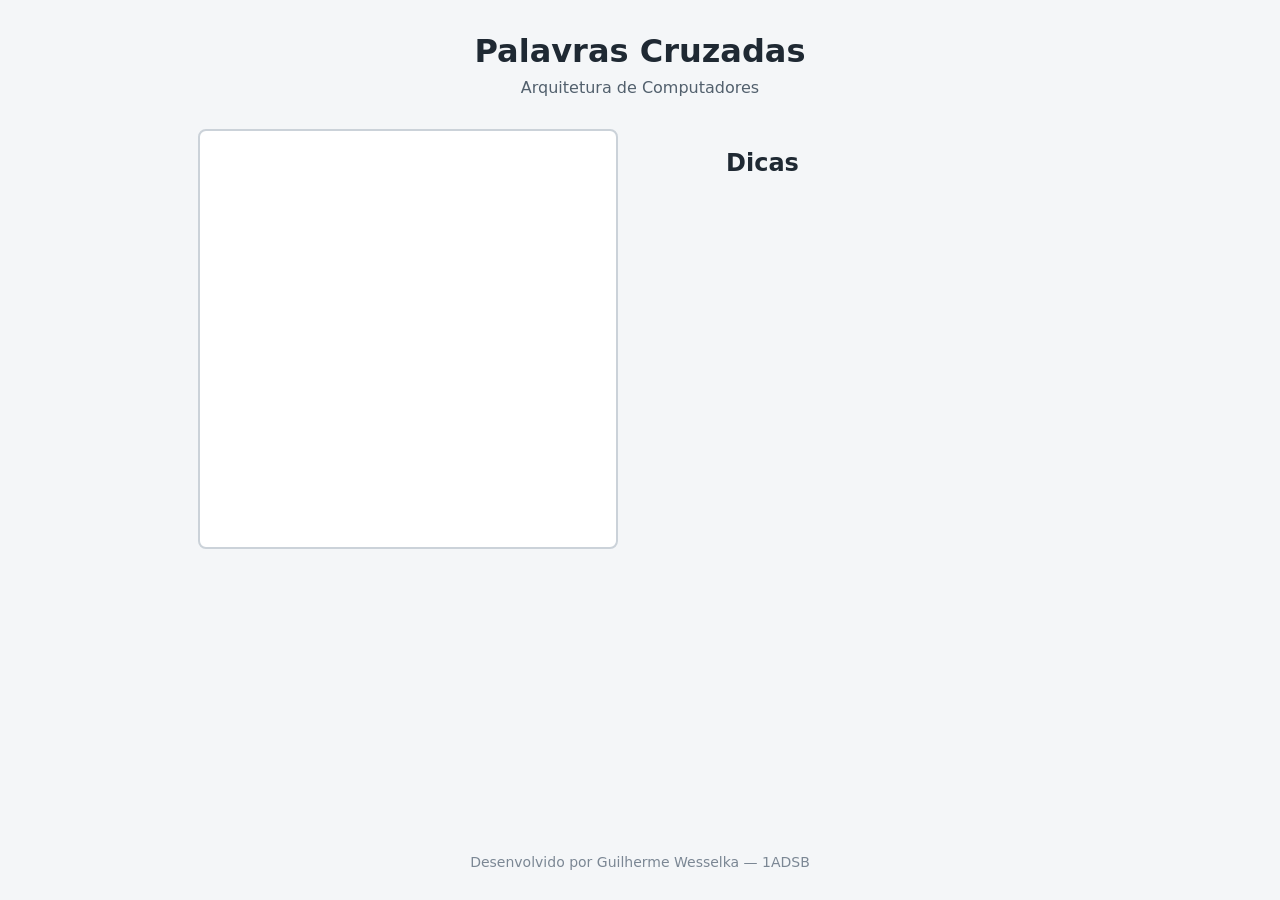
==== index.html @ 43151cb4 "feat: adiciona primeiros arquivos e estrutura inicial do site" ====
<!DOCTYPE html>
<html lang="pt-BR">
<head>
    <meta charset="UTF-8">
    <meta name="viewport" content="width=device-width, initial-scale=1.0">
    <link rel="stylesheet" href="style.css">
    <title>Conceitos de Arquitetura Computacional</title>
</head>
<body>
    <header class="cabecalho">
        <h1>Palavras Cruzadas</h1>
        <p class="subtitulo">Arquitetura de Computadores</p>
    </header>

    <main class="conteudo">
        <section id="tabuleiro" class="tabuleiro" aria-label="Tabuleiro de palavras cruzadas">
            <div id="grade" class="grade"></div>
        </section>

        <aside id="dicas" class="dicas" aria-label="Dicas">
            <h2>Dicas</h2>
        </aside>
    </main>

    <footer class="rodape">
        <p>Desenvolvido por Guilherme Wesselka &mdash; 1ADSB</p>
    </footer>
</body>
</html>
---- style.css ----
* {
    box-sizing: border-box;
}

body {
    margin: 0;
    min-height: 100vh;
    display: flex;
    flex-direction: column;
    font-family: system-ui, -apple-system, "Segoe UI", Roboto, sans-serif;
    background-color: #f4f6f8;
    color: #1f2933;
    text-align: center;
}

.cabecalho {
    padding: 2rem 1rem 1rem;
}

.cabecalho h1 {
    margin: 0;
}

.subtitulo {
    margin: 0.5rem 0 0;
    color: #52606d;
}

.conteudo {
    flex: 1;
    width: 100%;
    max-width: 1100px;
    margin: 0 auto;
    padding: 1rem 2rem 2rem;
    display: flex;
    flex-wrap: wrap;
    justify-content: center;
    gap: 2rem;
}

.tabuleiro {
    flex: 1 1 420px;
    display: flex;
    justify-content: center;
    align-items: flex-start;
}

.grade {
    width: 100%;
    max-width: 420px;
    aspect-ratio: 1;
    background-color: #ffffff;
    border: 2px solid #cbd2d9;
    border-radius: 8px;
}

.dicas {
    flex: 1 1 280px;
    text-align: left;
}

.rodape {
    padding: 1rem;
    font-size: 0.875rem;
    color: #7b8794;
}
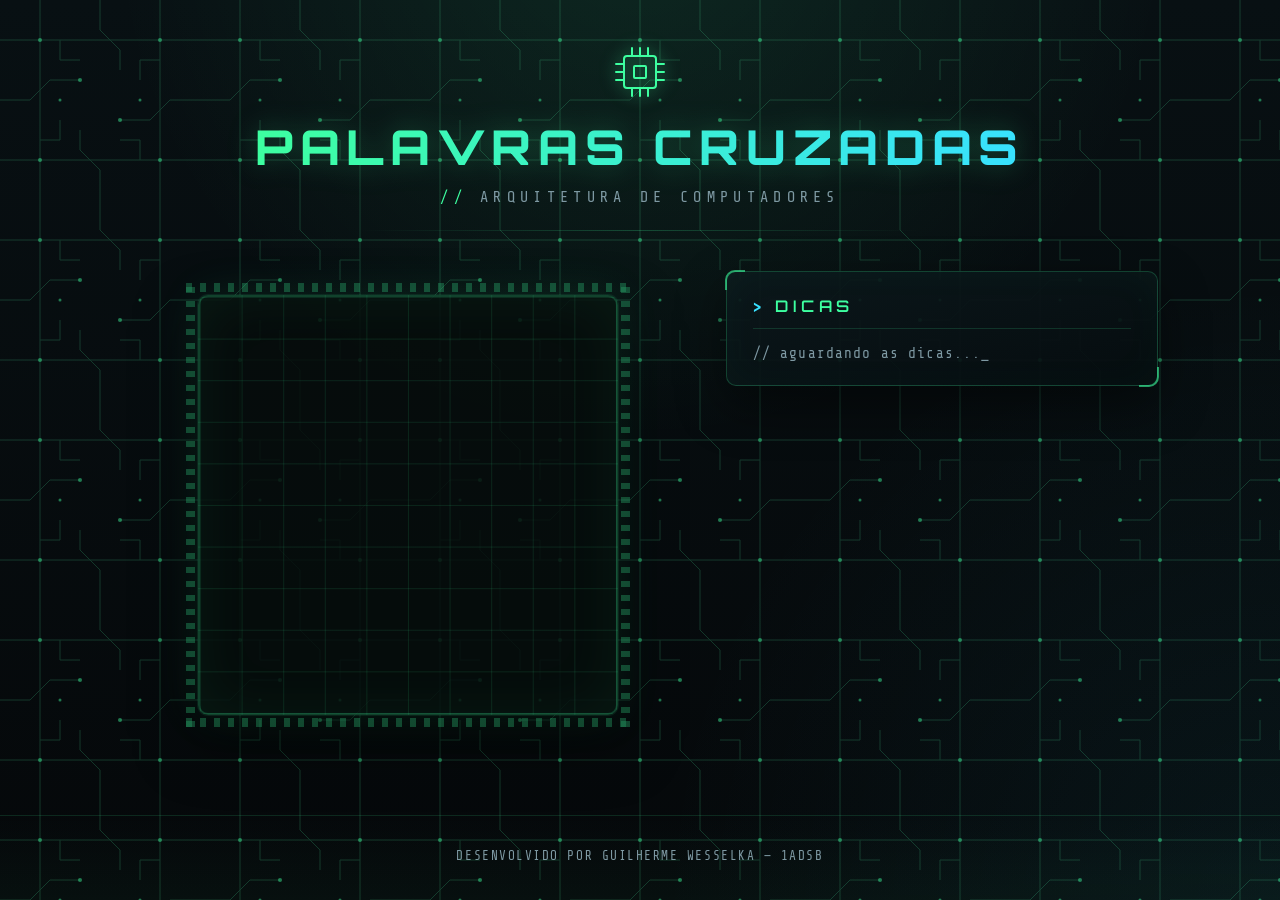
==== commit 66b80bd0: "feat: adiciona a estilização e efeitos do site" ====
--- a/index.html
+++ b/index.html
@@ -8,6 +8,13 @@
 </head>
 <body>
     <header class="cabecalho">
+        <div class="chip-logo" aria-hidden="true">
+            <svg viewBox="0 0 64 64" fill="none" stroke="currentColor" stroke-width="2" stroke-linecap="round" stroke-linejoin="round">
+                <rect x="16" y="16" width="32" height="32" rx="3"/>
+                <rect x="26" y="26" width="12" height="12" rx="1"/>
+                <path d="M24 8v8M32 8v8M40 8v8M24 48v8M32 48v8M40 48v8M8 24h8M8 32h8M8 40h8M48 24h8M48 32h8M48 40h8"/>
+            </svg>
+        </div>
         <h1>Palavras Cruzadas</h1>
         <p class="subtitulo">Arquitetura de Computadores</p>
     </header>
@@ -19,6 +26,7 @@
 
         <aside id="dicas" class="dicas" aria-label="Dicas">
             <h2>Dicas</h2>
+            <p class="dicas-vazio">// aguardando as dicas...</p>
         </aside>
     </main>
 
--- a/style.css
+++ b/style.css
@@ -1,29 +1,110 @@
+@font-face {
+    font-family: "Orbitron";
+    src: url("assets/fonts/orbitron.woff2") format("woff2");
+    font-weight: 400 900;
+    font-display: swap;
+}
+
+@font-face {
+    font-family: "Share Tech Mono";
+    src: url("assets/fonts/share-tech-mono.woff2") format("woff2");
+    font-weight: 400;
+    font-display: swap;
+}
+
+:root {
+    --fundo: #06090b;
+    --painel: rgba(10, 20, 24, 0.82);
+    --neon: #3dffa0;
+    --neon-fraco: rgba(61, 255, 160, 0.22);
+    --ciano: #38e1ff;
+    --texto: #d7e6ea;
+    --texto-fraco: #7e99a3;
+    --borda: rgba(61, 255, 160, 0.22);
+    --pino: rgba(61, 255, 160, 0.45);
+    --fonte-titulo: "Orbitron", "Arial Black", system-ui, sans-serif;
+    --fonte-mono: "Share Tech Mono", ui-monospace, "Cascadia Mono", "Courier New", monospace;
+}
+
 * {
     box-sizing: border-box;
 }
 
+::selection {
+    background-color: var(--neon);
+    color: var(--fundo);
+}
+
 body {
     margin: 0;
     min-height: 100vh;
     display: flex;
     flex-direction: column;
-    font-family: system-ui, -apple-system, "Segoe UI", Roboto, sans-serif;
-    background-color: #f4f6f8;
-    color: #1f2933;
+    font-family: var(--fonte-mono);
     text-align: center;
+    color: var(--texto);
+    background-color: var(--fundo);
+    background-image:
+        radial-gradient(circle at 50% -10%, rgba(61, 255, 160, 0.1), transparent 45%),
+        radial-gradient(circle at 100% 100%, rgba(56, 225, 255, 0.06), transparent 40%),
+        url("assets/circuito.svg"),
+        linear-gradient(180deg, #081013 0%, #05080a 100%);
+    background-size: auto, auto, 200px 200px, auto;
 }
 
 .cabecalho {
-    padding: 2rem 1rem 1rem;
+    display: flex;
+    flex-direction: column;
+    align-items: center;
+    gap: 0.75rem;
+    padding: 2.5rem 1rem 1.5rem;
+}
+
+.chip-logo {
+    color: var(--neon);
+    filter: drop-shadow(0 0 8px rgba(61, 255, 160, 0.55));
+    animation: pulsar 3.5s ease-in-out infinite;
+}
+
+.chip-logo svg {
+    display: block;
+    width: 64px;
+    height: 64px;
 }
 
 .cabecalho h1 {
     margin: 0;
+    font-family: var(--fonte-titulo);
+    font-weight: 800;
+    font-size: clamp(1.6rem, 5.5vw, 3rem);
+    letter-spacing: 0.14em;
+    text-transform: uppercase;
+    background: linear-gradient(90deg, var(--neon), var(--ciano));
+    -webkit-background-clip: text;
+    background-clip: text;
+    color: transparent;
+    filter: drop-shadow(0 0 14px rgba(61, 255, 160, 0.25));
 }
 
 .subtitulo {
-    margin: 0.5rem 0 0;
-    color: #52606d;
+    margin: 0;
+    font-size: clamp(0.75rem, 2.2vw, 0.95rem);
+    letter-spacing: 0.35em;
+    text-transform: uppercase;
+    color: var(--texto-fraco);
+}
+
+.subtitulo::before {
+    content: "// ";
+    color: var(--neon);
+}
+
+.cabecalho::after {
+    content: "";
+    width: min(560px, 80%);
+    height: 1px;
+    margin-top: 0.75rem;
+    background: linear-gradient(90deg, transparent, var(--neon-fraco), transparent);
 }
 
 .conteudo {
@@ -35,6 +116,8 @@
     display: flex;
     flex-wrap: wrap;
     justify-content: center;
+    align-content: flex-start;
+    align-items: flex-start;
     gap: 2rem;
 }
 
@@ -43,24 +126,158 @@
     display: flex;
     justify-content: center;
     align-items: flex-start;
+    padding: 1.5rem 1.25rem;
 }
 
 .grade {
+    position: relative;
     width: 100%;
     max-width: 420px;
     aspect-ratio: 1;
-    background-color: #ffffff;
-    border: 2px solid #cbd2d9;
-    border-radius: 8px;
+    border: 2px solid var(--borda);
+    border-radius: 10px;
+    background-color: rgba(6, 14, 12, 0.85);
+    background-image:
+        linear-gradient(rgba(61, 255, 160, 0.1) 1px, transparent 1px),
+        linear-gradient(90deg, rgba(61, 255, 160, 0.1) 1px, transparent 1px);
+    background-size: 10% 10%;
+    box-shadow:
+        0 0 0 1px rgba(61, 255, 160, 0.08),
+        0 0 45px rgba(61, 255, 160, 0.1),
+        inset 0 0 60px rgba(61, 255, 160, 0.06),
+        0 25px 60px rgba(0, 0, 0, 0.55);
+}
+
+/* pinos do chip ao redor do tabuleiro */
+.grade::before {
+    content: "";
+    position: absolute;
+    inset: -14px;
+    pointer-events: none;
+    background-image:
+        repeating-linear-gradient(90deg, var(--pino) 0 6px, transparent 6px 14px),
+        repeating-linear-gradient(90deg, var(--pino) 0 6px, transparent 6px 14px),
+        repeating-linear-gradient(0deg, var(--pino) 0 6px, transparent 6px 14px),
+        repeating-linear-gradient(0deg, var(--pino) 0 6px, transparent 6px 14px);
+    background-size: 100% 9px, 100% 9px, 9px 100%, 9px 100%;
+    background-position: top, bottom, left, right;
+    background-repeat: no-repeat;
+    opacity: 0.55;
 }
 
 .dicas {
+    position: relative;
     flex: 1 1 280px;
+    padding: 1.5rem 1.6rem;
     text-align: left;
+    border: 1px solid var(--borda);
+    border-radius: 10px;
+    background: linear-gradient(165deg, rgba(12, 24, 28, 0.92), rgba(6, 12, 15, 0.92));
+    box-shadow:
+        0 20px 50px rgba(0, 0, 0, 0.45),
+        inset 0 0 40px rgba(61, 255, 160, 0.03);
+}
+
+/* cantos em destaque */
+.dicas::before,
+.dicas::after {
+    content: "";
+    position: absolute;
+    width: 18px;
+    height: 18px;
+    border: 2px solid var(--neon);
+    opacity: 0.6;
+}
+
+.dicas::before {
+    top: -2px;
+    left: -2px;
+    border-right: 0;
+    border-bottom: 0;
+    border-top-left-radius: 10px;
+}
+
+.dicas::after {
+    right: -2px;
+    bottom: -2px;
+    border-top: 0;
+    border-left: 0;
+    border-bottom-right-radius: 10px;
+}
+
+.dicas h2 {
+    margin: 0 0 1rem;
+    padding-bottom: 0.75rem;
+    font-family: var(--fonte-titulo);
+    font-size: 1rem;
+    font-weight: 600;
+    letter-spacing: 0.3em;
+    text-transform: uppercase;
+    color: var(--neon);
+    border-bottom: 1px solid rgba(61, 255, 160, 0.15);
+}
+
+.dicas h2::before {
+    content: "> ";
+    color: var(--ciano);
+}
+
+.dicas-vazio {
+    margin: 0;
+    font-size: 0.9rem;
+    letter-spacing: 0.08em;
+    color: var(--texto-fraco);
+}
+
+.dicas-vazio::after {
+    content: "_";
+    animation: piscar 1.1s steps(1) infinite;
 }
 
 .rodape {
-    padding: 1rem;
-    font-size: 0.875rem;
-    color: #7b8794;
-}
+    padding: 1.25rem 1rem 1.5rem;
+    font-size: 0.8rem;
+    letter-spacing: 0.12em;
+    text-transform: uppercase;
+    color: var(--texto-fraco);
+    border-top: 1px solid rgba(61, 255, 160, 0.1);
+    background: linear-gradient(180deg, transparent, rgba(61, 255, 160, 0.03));
+}
+
+@keyframes pulsar {
+    50% {
+        filter: drop-shadow(0 0 16px rgba(61, 255, 160, 0.85));
+    }
+}
+
+@keyframes piscar {
+    50% {
+        opacity: 0;
+    }
+}
+
+@media (max-width: 640px) {
+    .cabecalho {
+        padding-top: 1.75rem;
+    }
+
+    .conteudo {
+        padding: 1rem 1.25rem 1.5rem;
+        gap: 1.5rem;
+    }
+
+    .tabuleiro {
+        padding: 0.75rem;
+    }
+
+    .dicas {
+        padding: 1.25rem;
+    }
+}
+
+@media (prefers-reduced-motion: reduce) {
+    .chip-logo,
+    .dicas-vazio::after {
+        animation: none;
+    }
+}
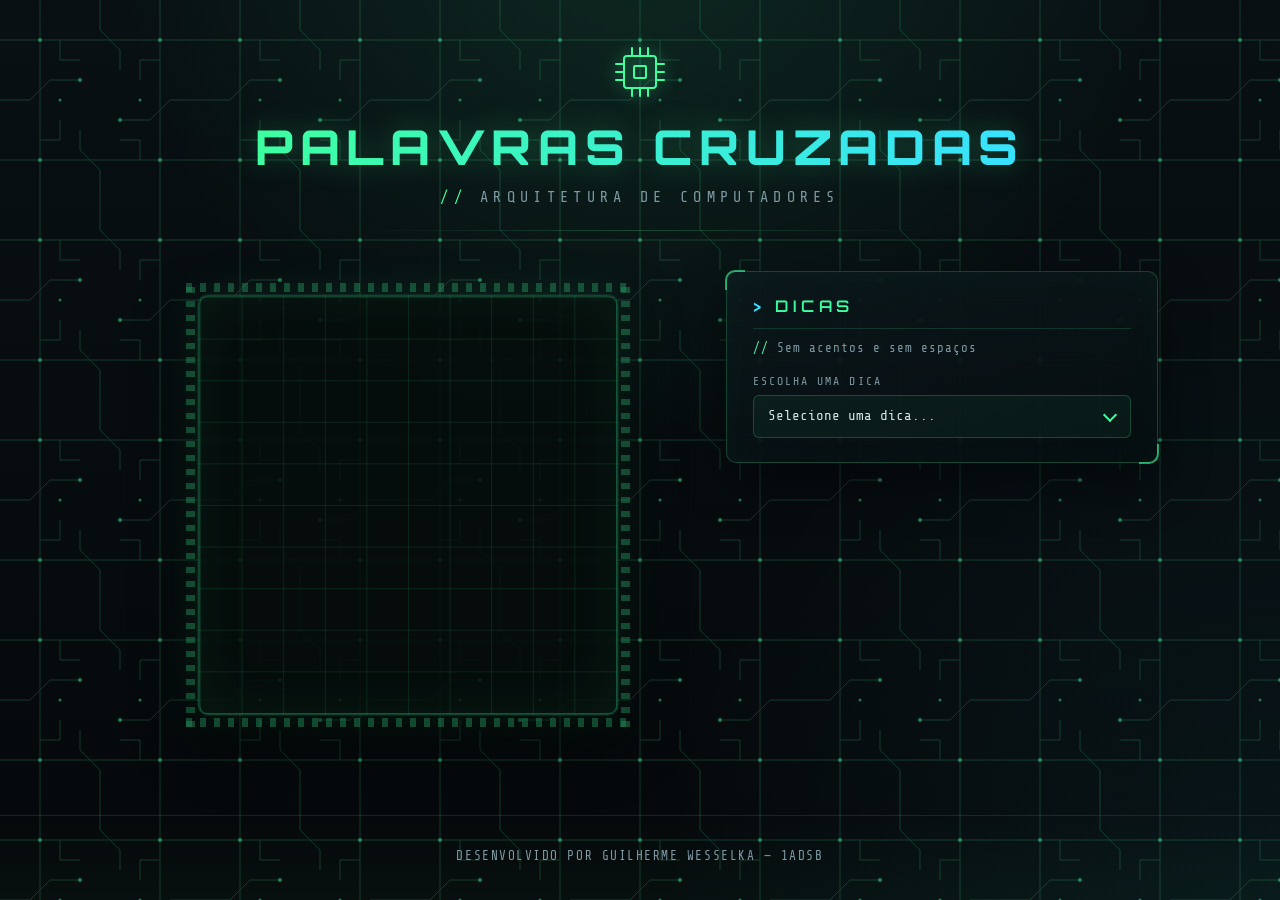
==== commit a84697cc: "feat: adiciona dicas e um seletor de dicas" ====
--- a/index.html
+++ b/index.html
@@ -26,7 +26,30 @@
 
         <aside id="dicas" class="dicas" aria-label="Dicas">
             <h2>Dicas</h2>
-            <p class="dicas-vazio">// aguardando as dicas...</p>
+            <p class="dicas-aviso">Sem acentos e sem espaços</p>
+
+            <label class="rotulo-dicas" for="seletor-dicas">Escolha uma dica</label>
+            <div class="campo-dicas">
+                <select id="seletor-dicas" class="seletor-dicas">
+                    <option value="" selected>Selecione uma dica...</option>
+                    <optgroup label="Horizontais">
+                        <option value="H1">1 &middot; Parte do processador que decodifica cada instrução e coordena os demais componentes. (2 letras)</option>
+                        <option value="H2">2 &middot; Recurso que permite a um periférico ler ou gravar na memória sem a CPU intermediar cada dado. (3 letras)</option>
+                        <option value="H5">5 &middot; Memória pequena e muito rápida que guarda cópias de dados usados com frequência pela CPU. (5 letras)</option>
+                        <option value="H7">7 &middot; Memórias internas da CPU, usadas para guardar temporariamente os valores em processamento. (12 letras)</option>
+                        <option value="H8">8 &middot; Memória gravada pelo fabricante, responsável por guardar as instruções iniciais do computador. (3 letras)</option>
+                        <option value="H9">9 &middot; Componente que busca, interpreta e executa as instruções de um programa. (3 letras)</option>
+                        <option value="H10">10 &middot; Memória não volátil regravável, presente em pendrives e SSDs. (5 letras)</option>
+                    </optgroup>
+                    <optgroup label="Verticais">
+                        <option value="V1">1 &middot; Circuito do processador onde são feitas as operações aritméticas e lógicas. (3 letras)</option>
+                        <option value="V3">3 &middot; Armazenamento permanente e de grande capacidade, como HDs e SSDs. (14 letras)</option>
+                        <option value="V4">4 &middot; Memória não volátil que pode ser apagada e regravada eletricamente, usada para guardar configurações. (6 letras)</option>
+                        <option value="V6">6 &middot; Conjunto de vias que leva à memória o endereço da posição que será acessada. (10 letras)</option>
+                        <option value="V7">7 &middot; Memória volátil que mantém os programas e dados em uso enquanto o computador está ligado. (3 letras)</option>
+                    </optgroup>
+                </select>
+            </div>
         </aside>
     </main>
 
--- a/style.css
+++ b/style.css
@@ -13,6 +13,7 @@
 }
 
 :root {
+    color-scheme: dark;
     --fundo: #06090b;
     --painel: rgba(10, 20, 24, 0.82);
     --neon: #3dffa0;
@@ -222,16 +223,82 @@
     color: var(--ciano);
 }
 
-.dicas-vazio {
-    margin: 0;
-    font-size: 0.9rem;
+.dicas-aviso {
+    margin: -0.25rem 0 1.25rem;
+    font-size: 0.78rem;
     letter-spacing: 0.08em;
     color: var(--texto-fraco);
 }
 
-.dicas-vazio::after {
-    content: "_";
-    animation: piscar 1.1s steps(1) infinite;
+.dicas-aviso::before {
+    content: "// ";
+    color: var(--neon);
+}
+
+.rotulo-dicas {
+    display: block;
+    margin-bottom: 0.45rem;
+    font-size: 0.72rem;
+    letter-spacing: 0.18em;
+    text-transform: uppercase;
+    color: var(--texto-fraco);
+}
+
+.campo-dicas {
+    position: relative;
+}
+
+.campo-dicas::after {
+    content: "";
+    position: absolute;
+    top: 50%;
+    right: 1rem;
+    width: 0.5rem;
+    height: 0.5rem;
+    border-right: 2px solid var(--neon);
+    border-bottom: 2px solid var(--neon);
+    transform: translateY(-70%) rotate(45deg);
+    pointer-events: none;
+}
+
+.seletor-dicas {
+    width: 100%;
+    padding: 0.7rem 2.4rem 0.7rem 0.9rem;
+    font-family: var(--fonte-mono);
+    font-size: 0.88rem;
+    line-height: 1.3;
+    color: var(--texto);
+    background-color: rgba(61, 255, 160, 0.05);
+    border: 1px solid var(--borda);
+    border-radius: 6px;
+    appearance: none;
+    -webkit-appearance: none;
+    cursor: pointer;
+    text-overflow: ellipsis;
+    white-space: nowrap;
+    overflow: hidden;
+    transition: border-color 0.2s ease, box-shadow 0.2s ease;
+}
+
+.seletor-dicas:hover {
+    border-color: rgba(61, 255, 160, 0.5);
+}
+
+.seletor-dicas:focus-visible {
+    outline: 2px solid var(--ciano);
+    outline-offset: 2px;
+}
+
+.seletor-dicas option,
+.seletor-dicas optgroup {
+    font-family: var(--fonte-mono);
+    background-color: #0a1418;
+    color: var(--texto);
+}
+
+.seletor-dicas optgroup {
+    color: var(--neon);
+    font-style: normal;
 }
 
 .rodape {
@@ -250,12 +317,6 @@
     }
 }
 
-@keyframes piscar {
-    50% {
-        opacity: 0;
-    }
-}
-
 @media (max-width: 640px) {
     .cabecalho {
         padding-top: 1.75rem;
@@ -276,8 +337,7 @@
 }
 
 @media (prefers-reduced-motion: reduce) {
-    .chip-logo,
-    .dicas-vazio::after {
+    .chip-logo {
         animation: none;
     }
 }
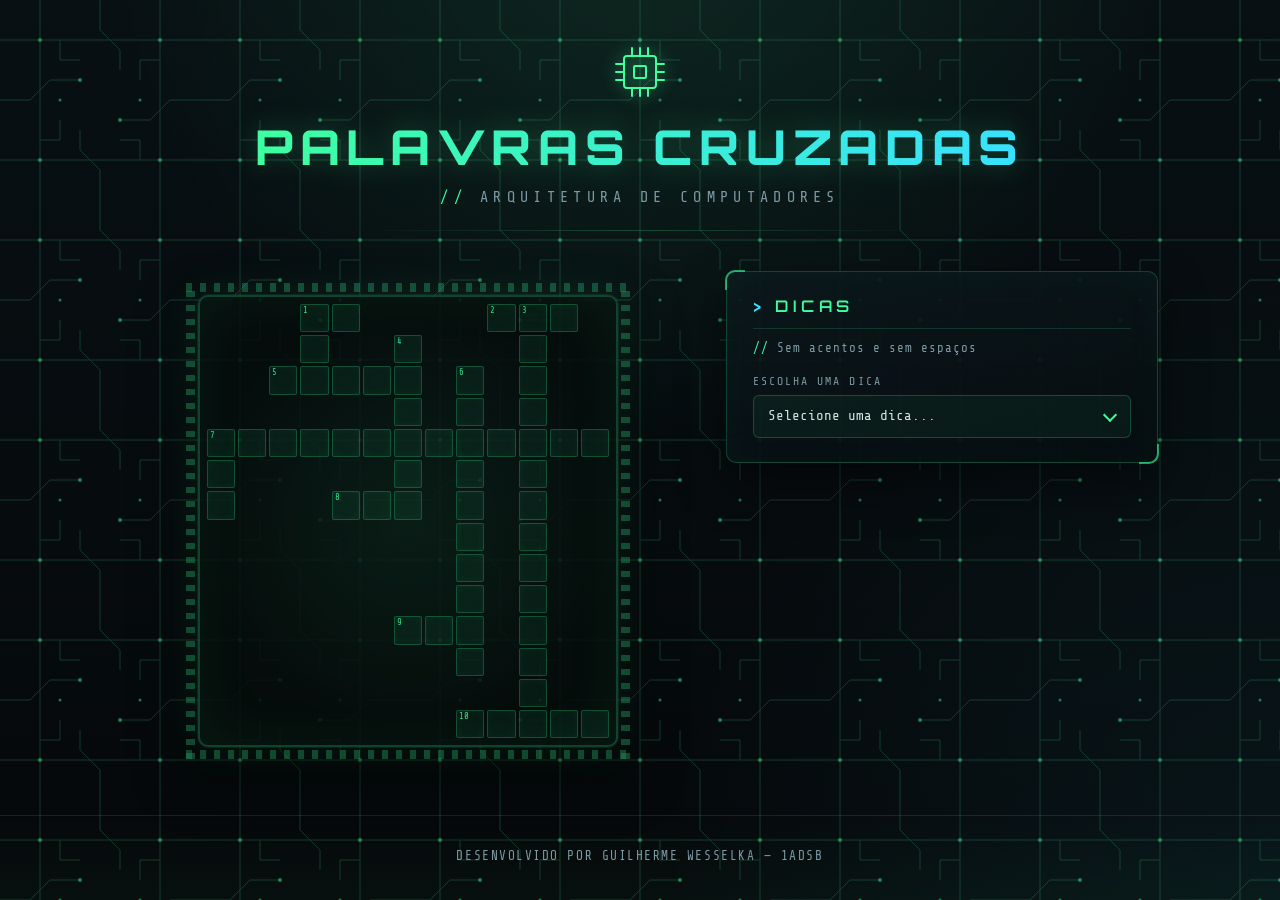
==== commit c485d0d9: "feat: adiciona a grade do game e as numerações" ====
--- a/index.html
+++ b/index.html
@@ -21,7 +21,190 @@
 
     <main class="conteudo">
         <section id="tabuleiro" class="tabuleiro" aria-label="Tabuleiro de palavras cruzadas">
-            <div id="grade" class="grade"></div>
+            <div id="grade" class="grade">
+                <div class="celula celula-vazia" data-linha="0" data-coluna="0" aria-hidden="true"></div>
+                <div class="celula celula-vazia" data-linha="0" data-coluna="1" aria-hidden="true"></div>
+                <div class="celula celula-vazia" data-linha="0" data-coluna="2" aria-hidden="true"></div>
+                <div class="celula" data-linha="0" data-coluna="3" data-letra="U" data-numero="1"><span class="celula-numero">1</span></div>
+                <div class="celula" data-linha="0" data-coluna="4" data-letra="C"></div>
+                <div class="celula celula-vazia" data-linha="0" data-coluna="5" aria-hidden="true"></div>
+                <div class="celula celula-vazia" data-linha="0" data-coluna="6" aria-hidden="true"></div>
+                <div class="celula celula-vazia" data-linha="0" data-coluna="7" aria-hidden="true"></div>
+                <div class="celula celula-vazia" data-linha="0" data-coluna="8" aria-hidden="true"></div>
+                <div class="celula" data-linha="0" data-coluna="9" data-letra="D" data-numero="2"><span class="celula-numero">2</span></div>
+                <div class="celula" data-linha="0" data-coluna="10" data-letra="M" data-numero="3"><span class="celula-numero">3</span></div>
+                <div class="celula" data-linha="0" data-coluna="11" data-letra="A"></div>
+                <div class="celula celula-vazia" data-linha="0" data-coluna="12" aria-hidden="true"></div>
+                <div class="celula celula-vazia" data-linha="1" data-coluna="0" aria-hidden="true"></div>
+                <div class="celula celula-vazia" data-linha="1" data-coluna="1" aria-hidden="true"></div>
+                <div class="celula celula-vazia" data-linha="1" data-coluna="2" aria-hidden="true"></div>
+                <div class="celula" data-linha="1" data-coluna="3" data-letra="L"></div>
+                <div class="celula celula-vazia" data-linha="1" data-coluna="4" aria-hidden="true"></div>
+                <div class="celula celula-vazia" data-linha="1" data-coluna="5" aria-hidden="true"></div>
+                <div class="celula" data-linha="1" data-coluna="6" data-letra="E" data-numero="4"><span class="celula-numero">4</span></div>
+                <div class="celula celula-vazia" data-linha="1" data-coluna="7" aria-hidden="true"></div>
+                <div class="celula celula-vazia" data-linha="1" data-coluna="8" aria-hidden="true"></div>
+                <div class="celula celula-vazia" data-linha="1" data-coluna="9" aria-hidden="true"></div>
+                <div class="celula" data-linha="1" data-coluna="10" data-letra="E"></div>
+                <div class="celula celula-vazia" data-linha="1" data-coluna="11" aria-hidden="true"></div>
+                <div class="celula celula-vazia" data-linha="1" data-coluna="12" aria-hidden="true"></div>
+                <div class="celula celula-vazia" data-linha="2" data-coluna="0" aria-hidden="true"></div>
+                <div class="celula celula-vazia" data-linha="2" data-coluna="1" aria-hidden="true"></div>
+                <div class="celula" data-linha="2" data-coluna="2" data-letra="C" data-numero="5"><span class="celula-numero">5</span></div>
+                <div class="celula" data-linha="2" data-coluna="3" data-letra="A"></div>
+                <div class="celula" data-linha="2" data-coluna="4" data-letra="C"></div>
+                <div class="celula" data-linha="2" data-coluna="5" data-letra="H"></div>
+                <div class="celula" data-linha="2" data-coluna="6" data-letra="E"></div>
+                <div class="celula celula-vazia" data-linha="2" data-coluna="7" aria-hidden="true"></div>
+                <div class="celula" data-linha="2" data-coluna="8" data-letra="A" data-numero="6"><span class="celula-numero">6</span></div>
+                <div class="celula celula-vazia" data-linha="2" data-coluna="9" aria-hidden="true"></div>
+                <div class="celula" data-linha="2" data-coluna="10" data-letra="M"></div>
+                <div class="celula celula-vazia" data-linha="2" data-coluna="11" aria-hidden="true"></div>
+                <div class="celula celula-vazia" data-linha="2" data-coluna="12" aria-hidden="true"></div>
+                <div class="celula celula-vazia" data-linha="3" data-coluna="0" aria-hidden="true"></div>
+                <div class="celula celula-vazia" data-linha="3" data-coluna="1" aria-hidden="true"></div>
+                <div class="celula celula-vazia" data-linha="3" data-coluna="2" aria-hidden="true"></div>
+                <div class="celula celula-vazia" data-linha="3" data-coluna="3" aria-hidden="true"></div>
+                <div class="celula celula-vazia" data-linha="3" data-coluna="4" aria-hidden="true"></div>
+                <div class="celula celula-vazia" data-linha="3" data-coluna="5" aria-hidden="true"></div>
+                <div class="celula" data-linha="3" data-coluna="6" data-letra="P"></div>
+                <div class="celula celula-vazia" data-linha="3" data-coluna="7" aria-hidden="true"></div>
+                <div class="celula" data-linha="3" data-coluna="8" data-letra="D"></div>
+                <div class="celula celula-vazia" data-linha="3" data-coluna="9" aria-hidden="true"></div>
+                <div class="celula" data-linha="3" data-coluna="10" data-letra="O"></div>
+                <div class="celula celula-vazia" data-linha="3" data-coluna="11" aria-hidden="true"></div>
+                <div class="celula celula-vazia" data-linha="3" data-coluna="12" aria-hidden="true"></div>
+                <div class="celula" data-linha="4" data-coluna="0" data-letra="R" data-numero="7"><span class="celula-numero">7</span></div>
+                <div class="celula" data-linha="4" data-coluna="1" data-letra="E"></div>
+                <div class="celula" data-linha="4" data-coluna="2" data-letra="G"></div>
+                <div class="celula" data-linha="4" data-coluna="3" data-letra="I"></div>
+                <div class="celula" data-linha="4" data-coluna="4" data-letra="S"></div>
+                <div class="celula" data-linha="4" data-coluna="5" data-letra="T"></div>
+                <div class="celula" data-linha="4" data-coluna="6" data-letra="R"></div>
+                <div class="celula" data-linha="4" data-coluna="7" data-letra="A"></div>
+                <div class="celula" data-linha="4" data-coluna="8" data-letra="D"></div>
+                <div class="celula" data-linha="4" data-coluna="9" data-letra="O"></div>
+                <div class="celula" data-linha="4" data-coluna="10" data-letra="R"></div>
+                <div class="celula" data-linha="4" data-coluna="11" data-letra="E"></div>
+                <div class="celula" data-linha="4" data-coluna="12" data-letra="S"></div>
+                <div class="celula" data-linha="5" data-coluna="0" data-letra="A"></div>
+                <div class="celula celula-vazia" data-linha="5" data-coluna="1" aria-hidden="true"></div>
+                <div class="celula celula-vazia" data-linha="5" data-coluna="2" aria-hidden="true"></div>
+                <div class="celula celula-vazia" data-linha="5" data-coluna="3" aria-hidden="true"></div>
+                <div class="celula celula-vazia" data-linha="5" data-coluna="4" aria-hidden="true"></div>
+                <div class="celula celula-vazia" data-linha="5" data-coluna="5" aria-hidden="true"></div>
+                <div class="celula" data-linha="5" data-coluna="6" data-letra="O"></div>
+                <div class="celula celula-vazia" data-linha="5" data-coluna="7" aria-hidden="true"></div>
+                <div class="celula" data-linha="5" data-coluna="8" data-letra="R"></div>
+                <div class="celula celula-vazia" data-linha="5" data-coluna="9" aria-hidden="true"></div>
+                <div class="celula" data-linha="5" data-coluna="10" data-letra="I"></div>
+                <div class="celula celula-vazia" data-linha="5" data-coluna="11" aria-hidden="true"></div>
+                <div class="celula celula-vazia" data-linha="5" data-coluna="12" aria-hidden="true"></div>
+                <div class="celula" data-linha="6" data-coluna="0" data-letra="M"></div>
+                <div class="celula celula-vazia" data-linha="6" data-coluna="1" aria-hidden="true"></div>
+                <div class="celula celula-vazia" data-linha="6" data-coluna="2" aria-hidden="true"></div>
+                <div class="celula celula-vazia" data-linha="6" data-coluna="3" aria-hidden="true"></div>
+                <div class="celula" data-linha="6" data-coluna="4" data-letra="R" data-numero="8"><span class="celula-numero">8</span></div>
+                <div class="celula" data-linha="6" data-coluna="5" data-letra="O"></div>
+                <div class="celula" data-linha="6" data-coluna="6" data-letra="M"></div>
+                <div class="celula celula-vazia" data-linha="6" data-coluna="7" aria-hidden="true"></div>
+                <div class="celula" data-linha="6" data-coluna="8" data-letra="E"></div>
+                <div class="celula celula-vazia" data-linha="6" data-coluna="9" aria-hidden="true"></div>
+                <div class="celula" data-linha="6" data-coluna="10" data-letra="A"></div>
+                <div class="celula celula-vazia" data-linha="6" data-coluna="11" aria-hidden="true"></div>
+                <div class="celula celula-vazia" data-linha="6" data-coluna="12" aria-hidden="true"></div>
+                <div class="celula celula-vazia" data-linha="7" data-coluna="0" aria-hidden="true"></div>
+                <div class="celula celula-vazia" data-linha="7" data-coluna="1" aria-hidden="true"></div>
+                <div class="celula celula-vazia" data-linha="7" data-coluna="2" aria-hidden="true"></div>
+                <div class="celula celula-vazia" data-linha="7" data-coluna="3" aria-hidden="true"></div>
+                <div class="celula celula-vazia" data-linha="7" data-coluna="4" aria-hidden="true"></div>
+                <div class="celula celula-vazia" data-linha="7" data-coluna="5" aria-hidden="true"></div>
+                <div class="celula celula-vazia" data-linha="7" data-coluna="6" aria-hidden="true"></div>
+                <div class="celula celula-vazia" data-linha="7" data-coluna="7" aria-hidden="true"></div>
+                <div class="celula" data-linha="7" data-coluna="8" data-letra="S"></div>
+                <div class="celula celula-vazia" data-linha="7" data-coluna="9" aria-hidden="true"></div>
+                <div class="celula" data-linha="7" data-coluna="10" data-letra="D"></div>
+                <div class="celula celula-vazia" data-linha="7" data-coluna="11" aria-hidden="true"></div>
+                <div class="celula celula-vazia" data-linha="7" data-coluna="12" aria-hidden="true"></div>
+                <div class="celula celula-vazia" data-linha="8" data-coluna="0" aria-hidden="true"></div>
+                <div class="celula celula-vazia" data-linha="8" data-coluna="1" aria-hidden="true"></div>
+                <div class="celula celula-vazia" data-linha="8" data-coluna="2" aria-hidden="true"></div>
+                <div class="celula celula-vazia" data-linha="8" data-coluna="3" aria-hidden="true"></div>
+                <div class="celula celula-vazia" data-linha="8" data-coluna="4" aria-hidden="true"></div>
+                <div class="celula celula-vazia" data-linha="8" data-coluna="5" aria-hidden="true"></div>
+                <div class="celula celula-vazia" data-linha="8" data-coluna="6" aria-hidden="true"></div>
+                <div class="celula celula-vazia" data-linha="8" data-coluna="7" aria-hidden="true"></div>
+                <div class="celula" data-linha="8" data-coluna="8" data-letra="S"></div>
+                <div class="celula celula-vazia" data-linha="8" data-coluna="9" aria-hidden="true"></div>
+                <div class="celula" data-linha="8" data-coluna="10" data-letra="E"></div>
+                <div class="celula celula-vazia" data-linha="8" data-coluna="11" aria-hidden="true"></div>
+                <div class="celula celula-vazia" data-linha="8" data-coluna="12" aria-hidden="true"></div>
+                <div class="celula celula-vazia" data-linha="9" data-coluna="0" aria-hidden="true"></div>
+                <div class="celula celula-vazia" data-linha="9" data-coluna="1" aria-hidden="true"></div>
+                <div class="celula celula-vazia" data-linha="9" data-coluna="2" aria-hidden="true"></div>
+                <div class="celula celula-vazia" data-linha="9" data-coluna="3" aria-hidden="true"></div>
+                <div class="celula celula-vazia" data-linha="9" data-coluna="4" aria-hidden="true"></div>
+                <div class="celula celula-vazia" data-linha="9" data-coluna="5" aria-hidden="true"></div>
+                <div class="celula celula-vazia" data-linha="9" data-coluna="6" aria-hidden="true"></div>
+                <div class="celula celula-vazia" data-linha="9" data-coluna="7" aria-hidden="true"></div>
+                <div class="celula" data-linha="9" data-coluna="8" data-letra="B"></div>
+                <div class="celula celula-vazia" data-linha="9" data-coluna="9" aria-hidden="true"></div>
+                <div class="celula" data-linha="9" data-coluna="10" data-letra="M"></div>
+                <div class="celula celula-vazia" data-linha="9" data-coluna="11" aria-hidden="true"></div>
+                <div class="celula celula-vazia" data-linha="9" data-coluna="12" aria-hidden="true"></div>
+                <div class="celula celula-vazia" data-linha="10" data-coluna="0" aria-hidden="true"></div>
+                <div class="celula celula-vazia" data-linha="10" data-coluna="1" aria-hidden="true"></div>
+                <div class="celula celula-vazia" data-linha="10" data-coluna="2" aria-hidden="true"></div>
+                <div class="celula celula-vazia" data-linha="10" data-coluna="3" aria-hidden="true"></div>
+                <div class="celula celula-vazia" data-linha="10" data-coluna="4" aria-hidden="true"></div>
+                <div class="celula celula-vazia" data-linha="10" data-coluna="5" aria-hidden="true"></div>
+                <div class="celula" data-linha="10" data-coluna="6" data-letra="C" data-numero="9"><span class="celula-numero">9</span></div>
+                <div class="celula" data-linha="10" data-coluna="7" data-letra="P"></div>
+                <div class="celula" data-linha="10" data-coluna="8" data-letra="U"></div>
+                <div class="celula celula-vazia" data-linha="10" data-coluna="9" aria-hidden="true"></div>
+                <div class="celula" data-linha="10" data-coluna="10" data-letra="A"></div>
+                <div class="celula celula-vazia" data-linha="10" data-coluna="11" aria-hidden="true"></div>
+                <div class="celula celula-vazia" data-linha="10" data-coluna="12" aria-hidden="true"></div>
+                <div class="celula celula-vazia" data-linha="11" data-coluna="0" aria-hidden="true"></div>
+                <div class="celula celula-vazia" data-linha="11" data-coluna="1" aria-hidden="true"></div>
+                <div class="celula celula-vazia" data-linha="11" data-coluna="2" aria-hidden="true"></div>
+                <div class="celula celula-vazia" data-linha="11" data-coluna="3" aria-hidden="true"></div>
+                <div class="celula celula-vazia" data-linha="11" data-coluna="4" aria-hidden="true"></div>
+                <div class="celula celula-vazia" data-linha="11" data-coluna="5" aria-hidden="true"></div>
+                <div class="celula celula-vazia" data-linha="11" data-coluna="6" aria-hidden="true"></div>
+                <div class="celula celula-vazia" data-linha="11" data-coluna="7" aria-hidden="true"></div>
+                <div class="celula" data-linha="11" data-coluna="8" data-letra="S"></div>
+                <div class="celula celula-vazia" data-linha="11" data-coluna="9" aria-hidden="true"></div>
+                <div class="celula" data-linha="11" data-coluna="10" data-letra="S"></div>
+                <div class="celula celula-vazia" data-linha="11" data-coluna="11" aria-hidden="true"></div>
+                <div class="celula celula-vazia" data-linha="11" data-coluna="12" aria-hidden="true"></div>
+                <div class="celula celula-vazia" data-linha="12" data-coluna="0" aria-hidden="true"></div>
+                <div class="celula celula-vazia" data-linha="12" data-coluna="1" aria-hidden="true"></div>
+                <div class="celula celula-vazia" data-linha="12" data-coluna="2" aria-hidden="true"></div>
+                <div class="celula celula-vazia" data-linha="12" data-coluna="3" aria-hidden="true"></div>
+                <div class="celula celula-vazia" data-linha="12" data-coluna="4" aria-hidden="true"></div>
+                <div class="celula celula-vazia" data-linha="12" data-coluna="5" aria-hidden="true"></div>
+                <div class="celula celula-vazia" data-linha="12" data-coluna="6" aria-hidden="true"></div>
+                <div class="celula celula-vazia" data-linha="12" data-coluna="7" aria-hidden="true"></div>
+                <div class="celula celula-vazia" data-linha="12" data-coluna="8" aria-hidden="true"></div>
+                <div class="celula celula-vazia" data-linha="12" data-coluna="9" aria-hidden="true"></div>
+                <div class="celula" data-linha="12" data-coluna="10" data-letra="S"></div>
+                <div class="celula celula-vazia" data-linha="12" data-coluna="11" aria-hidden="true"></div>
+                <div class="celula celula-vazia" data-linha="12" data-coluna="12" aria-hidden="true"></div>
+                <div class="celula celula-vazia" data-linha="13" data-coluna="0" aria-hidden="true"></div>
+                <div class="celula celula-vazia" data-linha="13" data-coluna="1" aria-hidden="true"></div>
+                <div class="celula celula-vazia" data-linha="13" data-coluna="2" aria-hidden="true"></div>
+                <div class="celula celula-vazia" data-linha="13" data-coluna="3" aria-hidden="true"></div>
+                <div class="celula celula-vazia" data-linha="13" data-coluna="4" aria-hidden="true"></div>
+                <div class="celula celula-vazia" data-linha="13" data-coluna="5" aria-hidden="true"></div>
+                <div class="celula celula-vazia" data-linha="13" data-coluna="6" aria-hidden="true"></div>
+                <div class="celula celula-vazia" data-linha="13" data-coluna="7" aria-hidden="true"></div>
+                <div class="celula" data-linha="13" data-coluna="8" data-letra="F" data-numero="10"><span class="celula-numero">10</span></div>
+                <div class="celula" data-linha="13" data-coluna="9" data-letra="L"></div>
+                <div class="celula" data-linha="13" data-coluna="10" data-letra="A"></div>
+                <div class="celula" data-linha="13" data-coluna="11" data-letra="S"></div>
+                <div class="celula" data-linha="13" data-coluna="12" data-letra="H"></div>
+            </div>
         </section>
 
         <aside id="dicas" class="dicas" aria-label="Dicas">
--- a/style.css
+++ b/style.css
@@ -132,16 +132,18 @@
 
 .grade {
     position: relative;
+    display: grid;
+    grid-template-columns: repeat(13, 1fr);
+    grid-template-rows: repeat(14, 1fr);
+    gap: 3px;
     width: 100%;
     max-width: 420px;
-    aspect-ratio: 1;
+    aspect-ratio: 13 / 14;
+    padding: 7px;
     border: 2px solid var(--borda);
     border-radius: 10px;
     background-color: rgba(6, 14, 12, 0.85);
-    background-image:
-        linear-gradient(rgba(61, 255, 160, 0.1) 1px, transparent 1px),
-        linear-gradient(90deg, rgba(61, 255, 160, 0.1) 1px, transparent 1px);
-    background-size: 10% 10%;
+    background-image: radial-gradient(circle at 50% 50%, rgba(61, 255, 160, 0.07), transparent 70%);
     box-shadow:
         0 0 0 1px rgba(61, 255, 160, 0.08),
         0 0 45px rgba(61, 255, 160, 0.1),
@@ -164,6 +166,39 @@
     background-position: top, bottom, left, right;
     background-repeat: no-repeat;
     opacity: 0.55;
+}
+
+.celula {
+    position: relative;
+    display: flex;
+    align-items: center;
+    justify-content: center;
+    min-width: 0;
+    min-height: 0;
+    border: 1px solid rgba(61, 255, 160, 0.22);
+    border-radius: 2px;
+    background-color: rgba(61, 255, 160, 0.06);
+    box-shadow: inset 0 0 8px rgba(61, 255, 160, 0.05);
+}
+
+.celula-vazia {
+    border-color: transparent;
+    background-color: transparent;
+    box-shadow: none;
+}
+
+.celula:not(.celula-vazia):hover {
+    background-color: rgba(61, 255, 160, 0.12);
+}
+
+.celula-numero {
+    position: absolute;
+    top: 1px;
+    left: 2px;
+    font-size: 0.55rem;
+    line-height: 1;
+    color: var(--neon);
+    opacity: 0.85;
 }
 
 .dicas {
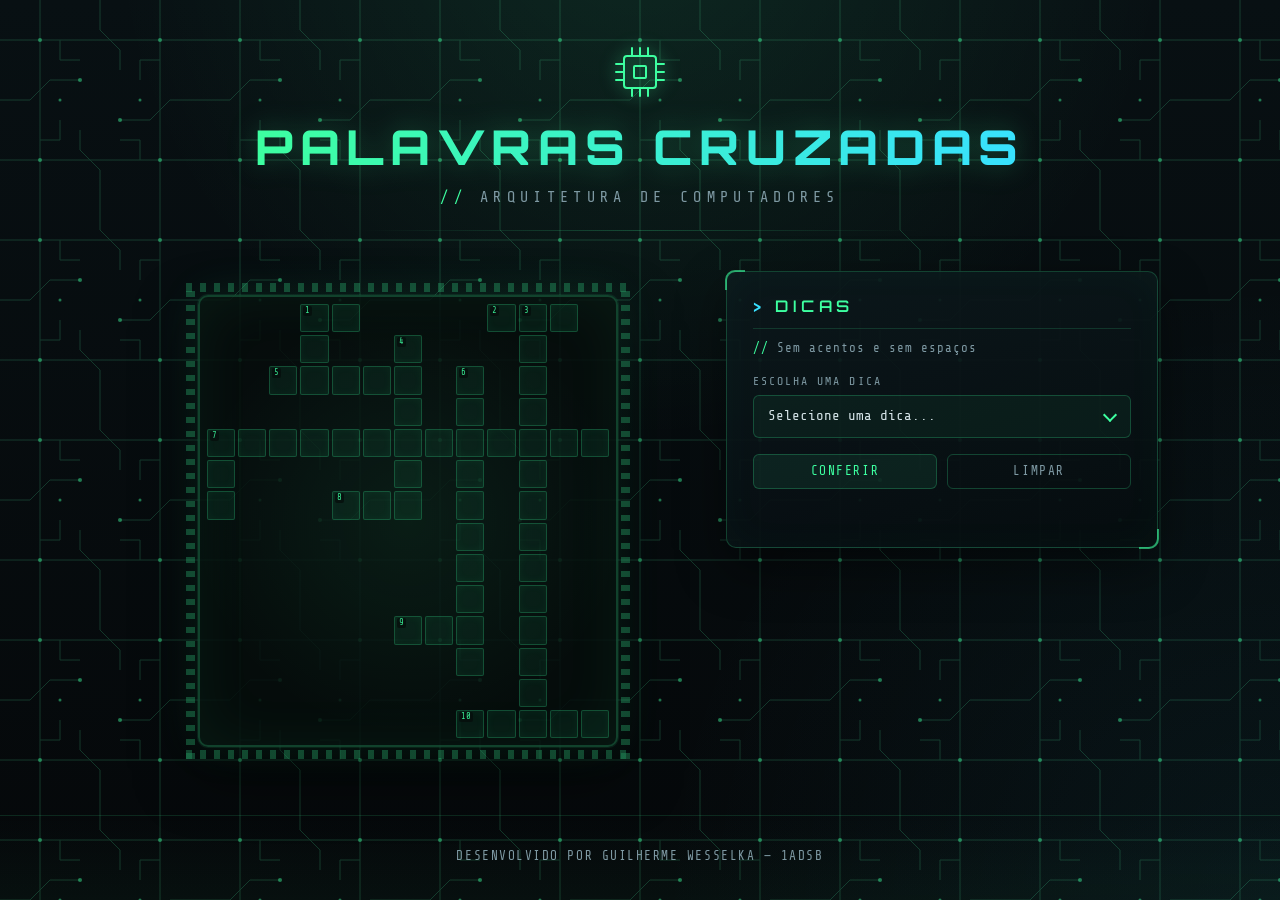
==== commit 968216f6: "feat: adiciona os inputs e as interações com o jogo" ====
--- a/index.html
+++ b/index.html
@@ -233,11 +233,396 @@
                     </optgroup>
                 </select>
             </div>
+
+            <div class="acoes-dicas">
+                <button id="btn-conferir" class="botao" type="button">Conferir</button>
+                <button id="btn-limpar" class="botao botao-secundario" type="button">Limpar</button>
+            </div>
+            <p id="resultado" class="resultado" role="status" aria-live="polite"></p>
         </aside>
     </main>
 
     <footer class="rodape">
         <p>Desenvolvido por Guilherme Wesselka &mdash; 1ADSB</p>
     </footer>
+
+    <script>
+        // ===== Elementos da página =====
+        const seletor = document.querySelector("#seletor-dicas");
+        const botaoConferir = document.querySelector("#btn-conferir");
+        const botaoLimpar = document.querySelector("#btn-limpar");
+        const resultado = document.querySelector("#resultado");
+        const celulas = document.querySelectorAll(".celula");
+
+        // ===== Palavras do jogo =====
+        // linha e coluna indicam onde cada palavra começa.
+        const palavras = [
+            { numero: 1, direcao: "H", linha: 0, coluna: 3, resposta: "UC" },
+            { numero: 1, direcao: "V", linha: 0, coluna: 3, resposta: "ULA" },
+            { numero: 2, direcao: "H", linha: 0, coluna: 9, resposta: "DMA" },
+            { numero: 3, direcao: "V", linha: 0, coluna: 10, resposta: "MEMORIADEMASSA" },
+            { numero: 4, direcao: "V", linha: 1, coluna: 6, resposta: "EEPROM" },
+            { numero: 5, direcao: "H", linha: 2, coluna: 2, resposta: "CACHE" },
+            { numero: 6, direcao: "V", linha: 2, coluna: 8, resposta: "ADDRESSBUS" },
+            { numero: 7, direcao: "H", linha: 4, coluna: 0, resposta: "REGISTRADORES" },
+            { numero: 7, direcao: "V", linha: 4, coluna: 0, resposta: "RAM" },
+            { numero: 8, direcao: "H", linha: 6, coluna: 4, resposta: "ROM" },
+            { numero: 9, direcao: "H", linha: 10, coluna: 6, resposta: "CPU" },
+            { numero: 10, direcao: "H", linha: 13, coluna: 8, resposta: "FLASH" }
+        ];
+
+        // Guardam o estado atual do jogo.
+        let palavraAtual = null;
+        let celulaAtual = null;
+        let direcao = "H";
+        let eraCelulaAtiva = false;
+
+        // ===== Funções auxiliares =====
+
+        // Procura uma célula pela linha e pela coluna.
+        function buscarCelula(linha, coluna) {
+            return document.querySelector(
+                '.celula[data-linha="' + linha + '"][data-coluna="' + coluna + '"]'
+            );
+        }
+
+        // Guarda em cada palavra quais células ela ocupa.
+        for (let i = 0; i < palavras.length; i++) {
+            const palavra = palavras[i];
+            palavra.celulas = [];
+
+            for (let j = 0; j < palavra.resposta.length; j++) {
+                let linha = palavra.linha;
+                let coluna = palavra.coluna;
+
+                if (palavra.direcao === "H") {
+                    coluna = coluna + j;
+                } else {
+                    linha = linha + j;
+                }
+
+                palavra.celulas.push(buscarCelula(linha, coluna));
+            }
+        }
+
+        // Descobre quais palavras passam por uma célula.
+        function palavrasDaCelula(celula) {
+            const lista = [];
+
+            for (let i = 0; i < palavras.length; i++) {
+                if (palavras[i].celulas.indexOf(celula) !== -1) {
+                    lista.push(palavras[i]);
+                }
+            }
+
+            return lista;
+        }
+
+        // Escolhe a palavra que combina com a direção atual.
+        function escolherPalavra(opcoes) {
+            for (let i = 0; i < opcoes.length; i++) {
+                if (opcoes[i].direcao === direcao) {
+                    return opcoes[i];
+                }
+            }
+            return opcoes[0];
+        }
+
+        // Remove os destaques de todas as células.
+        function limparDestaques() {
+            const palavrasAtivas = document.querySelectorAll(".palavra-ativa");
+            const celulasAtivas = document.querySelectorAll(".celula-ativa");
+
+            for (let i = 0; i < palavrasAtivas.length; i++) {
+                palavrasAtivas[i].classList.remove("palavra-ativa");
+            }
+
+            for (let i = 0; i < celulasAtivas.length; i++) {
+                celulasAtivas[i].classList.remove("celula-ativa");
+            }
+        }
+
+        // Marca a célula onde o cursor está.
+        function marcarCelula(celula) {
+            const celulasAtivas = document.querySelectorAll(".celula-ativa");
+
+            for (let i = 0; i < celulasAtivas.length; i++) {
+                celulasAtivas[i].classList.remove("celula-ativa");
+            }
+
+            celula.classList.add("celula-ativa");
+            celulaAtual = celula;
+        }
+
+        // Destaca a palavra inteira e coloca o foco na célula indicada.
+        function selecionarPalavra(palavra, celula) {
+            if (celula === undefined) {
+                celula = palavra.celulas[0];
+            }
+
+            palavraAtual = palavra;
+            direcao = palavra.direcao;
+            limparDestaques();
+
+            for (let i = 0; i < palavra.celulas.length; i++) {
+                palavra.celulas[i].classList.add("palavra-ativa");
+            }
+
+            marcarCelula(celula);
+            seletor.value = palavra.direcao + palavra.numero;
+            celula.querySelector("input").focus();
+        }
+
+        function limparMarcas(celula) {
+            celula.classList.remove("certa", "errada");
+        }
+
+        function limparResultado() {
+            resultado.textContent = "";
+            resultado.classList.remove("sucesso");
+        }
+
+        // Move o cursor dentro da palavra atual.
+        function avancar(celula, passo) {
+            if (palavraAtual === null) {
+                return;
+            }
+
+            const indice = palavraAtual.celulas.indexOf(celula);
+            const proxima = palavraAtual.celulas[indice + passo];
+
+            if (proxima === undefined) {
+                return;
+            }
+
+            marcarCelula(proxima);
+            const input = proxima.querySelector("input");
+            input.focus();
+            input.select();
+        }
+
+        // ===== Criação dos campos de digitação =====
+
+        for (let i = 0; i < celulas.length; i++) {
+            const celula = celulas[i];
+
+            if (celula.classList.contains("celula-vazia")) {
+                continue;
+            }
+
+            const input = document.createElement("input");
+            input.type = "text";
+            input.maxLength = 1;
+            input.autocomplete = "off";
+            input.spellcheck = false;
+            input.setAttribute(
+                "aria-label",
+                "Linha " + (Number(celula.dataset.linha) + 1) +
+                ", coluna " + (Number(celula.dataset.coluna) + 1)
+            );
+            celula.appendChild(input);
+
+            // Ao focar, destaca a palavra que passa pela célula.
+            input.addEventListener("focus", function () {
+                const celulaDoInput = input.parentElement;
+
+                if (palavraAtual !== null && palavraAtual.celulas.indexOf(celulaDoInput) !== -1) {
+                    marcarCelula(celulaDoInput);
+                } else {
+                    const opcoes = palavrasDaCelula(celulaDoInput);
+                    selecionarPalavra(escolherPalavra(opcoes), celulaDoInput);
+                }
+
+                input.select();
+            });
+
+            // Guarda se a célula já estava ativa antes do clique.
+            input.addEventListener("mousedown", function () {
+                eraCelulaAtiva = (celulaAtual === input.parentElement);
+            });
+
+            // Clicar de novo na mesma célula troca a direção.
+            input.addEventListener("click", function () {
+                const celulaDoInput = input.parentElement;
+                const opcoes = palavrasDaCelula(celulaDoInput);
+
+                if (eraCelulaAtiva && opcoes.length === 2) {
+                    let outra = opcoes[0];
+
+                    if (outra === palavraAtual) {
+                        outra = opcoes[1];
+                    }
+
+                    selecionarPalavra(outra, celulaDoInput);
+                }
+
+                eraCelulaAtiva = false;
+            });
+
+            // Digitação: aceita uma letra, sem acentos, e avança.
+            input.addEventListener("input", function () {
+                const celulaDoInput = input.parentElement;
+                let letra = input.value.toUpperCase();
+
+                // Remove acentos (por exemplo, "á" vira "A").
+                letra = letra.normalize("NFD").replace(/[\u0300-\u036f]/g, "");
+                letra = letra.replace(/[^A-Z]/g, "");
+
+                input.value = letra.slice(-1);
+                limparMarcas(celulaDoInput);
+                limparResultado();
+
+                if (input.value !== "") {
+                    avancar(celulaDoInput, 1);
+                }
+            });
+
+            // Teclas especiais: apagar e navegar com as setas.
+            input.addEventListener("keydown", function (evento) {
+                const celulaDoInput = input.parentElement;
+
+                if (evento.key === "Backspace") {
+                    evento.preventDefault();
+                    limparResultado();
+
+                    if (input.value !== "") {
+                        input.value = "";
+                        limparMarcas(celulaDoInput);
+                    } else {
+                        avancar(celulaDoInput, -1);
+
+                        if (celulaAtual !== null) {
+                            celulaAtual.querySelector("input").value = "";
+                            limparMarcas(celulaAtual);
+                        }
+                    }
+                    return;
+                }
+
+                if (evento.key === "Delete") {
+                    evento.preventDefault();
+                    input.value = "";
+                    limparMarcas(celulaDoInput);
+                    limparResultado();
+                    return;
+                }
+
+                if (
+                    evento.key === "ArrowLeft" ||
+                    evento.key === "ArrowRight" ||
+                    evento.key === "ArrowUp" ||
+                    evento.key === "ArrowDown"
+                ) {
+                    evento.preventDefault();
+
+                    let linha = Number(celulaDoInput.dataset.linha);
+                    let coluna = Number(celulaDoInput.dataset.coluna);
+
+                    if (evento.key === "ArrowLeft") {
+                        coluna = coluna - 1;
+                        direcao = "H";
+                    }
+
+                    if (evento.key === "ArrowRight") {
+                        coluna = coluna + 1;
+                        direcao = "H";
+                    }
+
+                    if (evento.key === "ArrowUp") {
+                        linha = linha - 1;
+                        direcao = "V";
+                    }
+
+                    if (evento.key === "ArrowDown") {
+                        linha = linha + 1;
+                        direcao = "V";
+                    }
+
+                    const alvo = buscarCelula(linha, coluna);
+
+                    if (alvo !== null && !alvo.classList.contains("celula-vazia")) {
+                        alvo.querySelector("input").focus();
+                    }
+                }
+            });
+        }
+
+        // ===== Escolha da dica no select =====
+
+        seletor.addEventListener("change", function () {
+            const valor = seletor.value;
+
+            if (valor === "") {
+                return;
+            }
+
+            const direcaoEscolhida = valor.charAt(0);
+            const numero = Number(valor.substring(1));
+
+            for (let i = 0; i < palavras.length; i++) {
+                const palavra = palavras[i];
+
+                if (palavra.direcao === direcaoEscolhida && palavra.numero === numero) {
+                    selecionarPalavra(palavra, palavra.celulas[0]);
+                    break;
+                }
+            }
+        });
+
+        // ===== Botão Conferir =====
+
+        botaoConferir.addEventListener("click", function () {
+            let palavrasCompletas = 0;
+
+            for (let i = 0; i < palavras.length; i++) {
+                const palavra = palavras[i];
+                let acertouTudo = true;
+
+                for (let j = 0; j < palavra.celulas.length; j++) {
+                    const celula = palavra.celulas[j];
+                    const input = celula.querySelector("input");
+                    celula.classList.remove("certa", "errada");
+
+                    if (input.value === "") {
+                        acertouTudo = false;
+                    } else if (input.value === celula.dataset.letra) {
+                        celula.classList.add("certa");
+                    } else {
+                        celula.classList.add("errada");
+                        acertouTudo = false;
+                    }
+                }
+
+                if (acertouTudo) {
+                    palavrasCompletas = palavrasCompletas + 1;
+                }
+            }
+
+            if (palavrasCompletas === palavras.length) {
+                resultado.textContent = "Parabéns! Tabuleiro completo.";
+                resultado.classList.add("sucesso");
+            } else {
+                resultado.textContent =
+                    palavrasCompletas + " de " + palavras.length + " palavras completas.";
+                resultado.classList.remove("sucesso");
+            }
+        });
+
+        // ===== Botão Limpar =====
+
+        botaoLimpar.addEventListener("click", function () {
+            for (let i = 0; i < celulas.length; i++) {
+                const input = celulas[i].querySelector("input");
+
+                if (input !== null) {
+                    input.value = "";
+                }
+
+                celulas[i].classList.remove("certa", "errada");
+            }
+
+            limparResultado();
+        });
+    </script>
 </body>
 </html>
--- a/style.css
+++ b/style.css
@@ -195,10 +195,60 @@
     position: absolute;
     top: 1px;
     left: 2px;
+    z-index: 1;
+    padding: 0 2px;
     font-size: 0.55rem;
-    line-height: 1;
-    color: var(--neon);
-    opacity: 0.85;
+    line-height: 1.1;
+    color: var(--neon);
+    background-color: rgba(6, 14, 12, 0.9);
+    border-radius: 2px;
+    opacity: 0.9;
+    pointer-events: none;
+}
+
+.celula input {
+    width: 100%;
+    height: 100%;
+    padding: 3px 0 0;
+    border: 0;
+    background: transparent;
+    font-family: var(--fonte-mono);
+    font-size: 1rem;
+    color: var(--texto);
+    text-align: center;
+    text-transform: uppercase;
+    caret-color: var(--neon);
+    outline: none;
+}
+
+.celula.palavra-ativa {
+    background-color: rgba(61, 255, 160, 0.13);
+}
+
+.celula.celula-ativa {
+    z-index: 1;
+    background-color: rgba(56, 225, 255, 0.16);
+    border-color: var(--ciano);
+    box-shadow:
+        0 0 0 1px var(--ciano),
+        0 0 14px rgba(56, 225, 255, 0.45);
+}
+
+.celula.certa {
+    background-color: rgba(61, 255, 160, 0.2);
+}
+
+.celula.certa input {
+    color: var(--neon);
+}
+
+.celula.errada {
+    background-color: rgba(255, 86, 120, 0.18);
+    border-color: rgba(255, 86, 120, 0.6);
+}
+
+.celula.errada input {
+    color: #ff8aa2;
 }
 
 .dicas {
@@ -336,6 +386,63 @@
     font-style: normal;
 }
 
+.acoes-dicas {
+    display: flex;
+    gap: 0.6rem;
+    margin-top: 1rem;
+}
+
+.botao {
+    flex: 1;
+    padding: 0.6rem 0.8rem;
+    font-family: var(--fonte-mono);
+    font-size: 0.8rem;
+    letter-spacing: 0.12em;
+    text-transform: uppercase;
+    color: var(--neon);
+    background-color: rgba(61, 255, 160, 0.08);
+    border: 1px solid var(--borda);
+    border-radius: 6px;
+    cursor: pointer;
+    transition: background-color 0.2s ease, border-color 0.2s ease, box-shadow 0.2s ease;
+}
+
+.botao:hover {
+    background-color: rgba(61, 255, 160, 0.16);
+    border-color: rgba(61, 255, 160, 0.5);
+    box-shadow: 0 0 16px rgba(61, 255, 160, 0.2);
+}
+
+.botao:focus-visible {
+    outline: 2px solid var(--ciano);
+    outline-offset: 2px;
+}
+
+.botao-secundario {
+    color: var(--texto-fraco);
+    background-color: transparent;
+}
+
+.botao-secundario:hover {
+    color: var(--texto);
+    background-color: rgba(255, 255, 255, 0.05);
+    border-color: rgba(255, 255, 255, 0.25);
+    box-shadow: none;
+}
+
+.resultado {
+    min-height: 1.2rem;
+    margin: 0.9rem 0 0;
+    font-size: 0.78rem;
+    letter-spacing: 0.06em;
+    color: var(--texto-fraco);
+}
+
+.resultado.sucesso {
+    color: var(--neon);
+    text-shadow: 0 0 10px rgba(61, 255, 160, 0.5);
+}
+
 .rodape {
     padding: 1.25rem 1rem 1.5rem;
     font-size: 0.8rem;
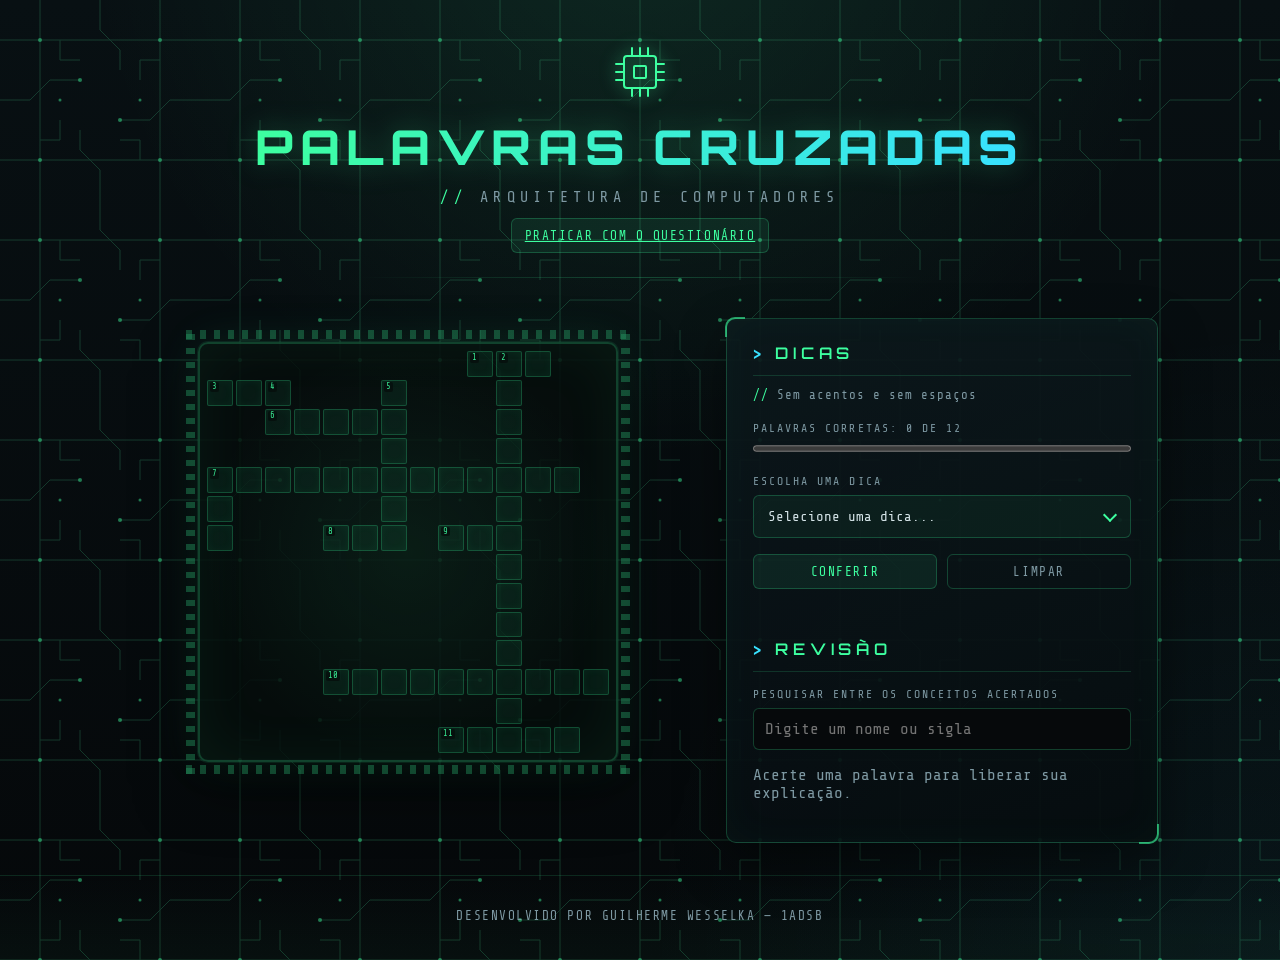
==== commit 77f37448: "feat: adiciona melhorias à experiência do usuário e adiciona página de quizz para praticar" ====
--- a/index.html
+++ b/index.html
@@ -17,6 +17,7 @@
         </div>
         <h1>Palavras Cruzadas</h1>
         <p class="subtitulo">Arquitetura de Computadores</p>
+        <a class="botao" href="questionario.html">Praticar com o questionário</a>
     </header>
 
     <main class="conteudo">
@@ -25,42 +26,45 @@
                 <div class="celula celula-vazia" data-linha="0" data-coluna="0" aria-hidden="true"></div>
                 <div class="celula celula-vazia" data-linha="0" data-coluna="1" aria-hidden="true"></div>
                 <div class="celula celula-vazia" data-linha="0" data-coluna="2" aria-hidden="true"></div>
-                <div class="celula" data-linha="0" data-coluna="3" data-letra="U" data-numero="1"><span class="celula-numero">1</span></div>
-                <div class="celula" data-linha="0" data-coluna="4" data-letra="C"></div>
+                <div class="celula celula-vazia" data-linha="0" data-coluna="3" aria-hidden="true"></div>
+                <div class="celula celula-vazia" data-linha="0" data-coluna="4" aria-hidden="true"></div>
                 <div class="celula celula-vazia" data-linha="0" data-coluna="5" aria-hidden="true"></div>
                 <div class="celula celula-vazia" data-linha="0" data-coluna="6" aria-hidden="true"></div>
                 <div class="celula celula-vazia" data-linha="0" data-coluna="7" aria-hidden="true"></div>
                 <div class="celula celula-vazia" data-linha="0" data-coluna="8" aria-hidden="true"></div>
-                <div class="celula" data-linha="0" data-coluna="9" data-letra="D" data-numero="2"><span class="celula-numero">2</span></div>
-                <div class="celula" data-linha="0" data-coluna="10" data-letra="M" data-numero="3"><span class="celula-numero">3</span></div>
+                <div class="celula" data-linha="0" data-coluna="9" data-letra="D" data-numero="1"><span class="celula-numero">1</span></div>
+                <div class="celula" data-linha="0" data-coluna="10" data-letra="M" data-numero="2"><span class="celula-numero">2</span></div>
                 <div class="celula" data-linha="0" data-coluna="11" data-letra="A"></div>
                 <div class="celula celula-vazia" data-linha="0" data-coluna="12" aria-hidden="true"></div>
-                <div class="celula celula-vazia" data-linha="1" data-coluna="0" aria-hidden="true"></div>
-                <div class="celula celula-vazia" data-linha="1" data-coluna="1" aria-hidden="true"></div>
-                <div class="celula celula-vazia" data-linha="1" data-coluna="2" aria-hidden="true"></div>
-                <div class="celula" data-linha="1" data-coluna="3" data-letra="L"></div>
+                <div class="celula celula-vazia" data-linha="0" data-coluna="13" aria-hidden="true"></div>
+                <div class="celula" data-linha="1" data-coluna="0" data-letra="C" data-numero="3"><span class="celula-numero">3</span></div>
+                <div class="celula" data-linha="1" data-coluna="1" data-letra="P"></div>
+                <div class="celula" data-linha="1" data-coluna="2" data-letra="U" data-numero="4"><span class="celula-numero">4</span></div>
+                <div class="celula celula-vazia" data-linha="1" data-coluna="3" aria-hidden="true"></div>
                 <div class="celula celula-vazia" data-linha="1" data-coluna="4" aria-hidden="true"></div>
                 <div class="celula celula-vazia" data-linha="1" data-coluna="5" aria-hidden="true"></div>
-                <div class="celula" data-linha="1" data-coluna="6" data-letra="E" data-numero="4"><span class="celula-numero">4</span></div>
+                <div class="celula" data-linha="1" data-coluna="6" data-letra="E" data-numero="5"><span class="celula-numero">5</span></div>
                 <div class="celula celula-vazia" data-linha="1" data-coluna="7" aria-hidden="true"></div>
                 <div class="celula celula-vazia" data-linha="1" data-coluna="8" aria-hidden="true"></div>
                 <div class="celula celula-vazia" data-linha="1" data-coluna="9" aria-hidden="true"></div>
                 <div class="celula" data-linha="1" data-coluna="10" data-letra="E"></div>
                 <div class="celula celula-vazia" data-linha="1" data-coluna="11" aria-hidden="true"></div>
                 <div class="celula celula-vazia" data-linha="1" data-coluna="12" aria-hidden="true"></div>
+                <div class="celula celula-vazia" data-linha="1" data-coluna="13" aria-hidden="true"></div>
                 <div class="celula celula-vazia" data-linha="2" data-coluna="0" aria-hidden="true"></div>
                 <div class="celula celula-vazia" data-linha="2" data-coluna="1" aria-hidden="true"></div>
-                <div class="celula" data-linha="2" data-coluna="2" data-letra="C" data-numero="5"><span class="celula-numero">5</span></div>
+                <div class="celula" data-linha="2" data-coluna="2" data-letra="C" data-numero="6"><span class="celula-numero">6</span></div>
                 <div class="celula" data-linha="2" data-coluna="3" data-letra="A"></div>
                 <div class="celula" data-linha="2" data-coluna="4" data-letra="C"></div>
                 <div class="celula" data-linha="2" data-coluna="5" data-letra="H"></div>
                 <div class="celula" data-linha="2" data-coluna="6" data-letra="E"></div>
                 <div class="celula celula-vazia" data-linha="2" data-coluna="7" aria-hidden="true"></div>
-                <div class="celula" data-linha="2" data-coluna="8" data-letra="A" data-numero="6"><span class="celula-numero">6</span></div>
+                <div class="celula celula-vazia" data-linha="2" data-coluna="8" aria-hidden="true"></div>
                 <div class="celula celula-vazia" data-linha="2" data-coluna="9" aria-hidden="true"></div>
                 <div class="celula" data-linha="2" data-coluna="10" data-letra="M"></div>
                 <div class="celula celula-vazia" data-linha="2" data-coluna="11" aria-hidden="true"></div>
                 <div class="celula celula-vazia" data-linha="2" data-coluna="12" aria-hidden="true"></div>
+                <div class="celula celula-vazia" data-linha="2" data-coluna="13" aria-hidden="true"></div>
                 <div class="celula celula-vazia" data-linha="3" data-coluna="0" aria-hidden="true"></div>
                 <div class="celula celula-vazia" data-linha="3" data-coluna="1" aria-hidden="true"></div>
                 <div class="celula celula-vazia" data-linha="3" data-coluna="2" aria-hidden="true"></div>
@@ -69,11 +73,12 @@
                 <div class="celula celula-vazia" data-linha="3" data-coluna="5" aria-hidden="true"></div>
                 <div class="celula" data-linha="3" data-coluna="6" data-letra="P"></div>
                 <div class="celula celula-vazia" data-linha="3" data-coluna="7" aria-hidden="true"></div>
-                <div class="celula" data-linha="3" data-coluna="8" data-letra="D"></div>
+                <div class="celula celula-vazia" data-linha="3" data-coluna="8" aria-hidden="true"></div>
                 <div class="celula celula-vazia" data-linha="3" data-coluna="9" aria-hidden="true"></div>
                 <div class="celula" data-linha="3" data-coluna="10" data-letra="O"></div>
                 <div class="celula celula-vazia" data-linha="3" data-coluna="11" aria-hidden="true"></div>
                 <div class="celula celula-vazia" data-linha="3" data-coluna="12" aria-hidden="true"></div>
+                <div class="celula celula-vazia" data-linha="3" data-coluna="13" aria-hidden="true"></div>
                 <div class="celula" data-linha="4" data-coluna="0" data-letra="R" data-numero="7"><span class="celula-numero">7</span></div>
                 <div class="celula" data-linha="4" data-coluna="1" data-letra="E"></div>
                 <div class="celula" data-linha="4" data-coluna="2" data-letra="G"></div>
@@ -87,6 +92,7 @@
                 <div class="celula" data-linha="4" data-coluna="10" data-letra="R"></div>
                 <div class="celula" data-linha="4" data-coluna="11" data-letra="E"></div>
                 <div class="celula" data-linha="4" data-coluna="12" data-letra="S"></div>
+                <div class="celula celula-vazia" data-linha="4" data-coluna="13" aria-hidden="true"></div>
                 <div class="celula" data-linha="5" data-coluna="0" data-letra="A"></div>
                 <div class="celula celula-vazia" data-linha="5" data-coluna="1" aria-hidden="true"></div>
                 <div class="celula celula-vazia" data-linha="5" data-coluna="2" aria-hidden="true"></div>
@@ -95,11 +101,12 @@
                 <div class="celula celula-vazia" data-linha="5" data-coluna="5" aria-hidden="true"></div>
                 <div class="celula" data-linha="5" data-coluna="6" data-letra="O"></div>
                 <div class="celula celula-vazia" data-linha="5" data-coluna="7" aria-hidden="true"></div>
-                <div class="celula" data-linha="5" data-coluna="8" data-letra="R"></div>
+                <div class="celula celula-vazia" data-linha="5" data-coluna="8" aria-hidden="true"></div>
                 <div class="celula celula-vazia" data-linha="5" data-coluna="9" aria-hidden="true"></div>
                 <div class="celula" data-linha="5" data-coluna="10" data-letra="I"></div>
                 <div class="celula celula-vazia" data-linha="5" data-coluna="11" aria-hidden="true"></div>
                 <div class="celula celula-vazia" data-linha="5" data-coluna="12" aria-hidden="true"></div>
+                <div class="celula celula-vazia" data-linha="5" data-coluna="13" aria-hidden="true"></div>
                 <div class="celula" data-linha="6" data-coluna="0" data-letra="M"></div>
                 <div class="celula celula-vazia" data-linha="6" data-coluna="1" aria-hidden="true"></div>
                 <div class="celula celula-vazia" data-linha="6" data-coluna="2" aria-hidden="true"></div>
@@ -108,11 +115,12 @@
                 <div class="celula" data-linha="6" data-coluna="5" data-letra="O"></div>
                 <div class="celula" data-linha="6" data-coluna="6" data-letra="M"></div>
                 <div class="celula celula-vazia" data-linha="6" data-coluna="7" aria-hidden="true"></div>
-                <div class="celula" data-linha="6" data-coluna="8" data-letra="E"></div>
-                <div class="celula celula-vazia" data-linha="6" data-coluna="9" aria-hidden="true"></div>
+                <div class="celula" data-linha="6" data-coluna="8" data-letra="U" data-numero="9"><span class="celula-numero">9</span></div>
+                <div class="celula" data-linha="6" data-coluna="9" data-letra="L"></div>
                 <div class="celula" data-linha="6" data-coluna="10" data-letra="A"></div>
                 <div class="celula celula-vazia" data-linha="6" data-coluna="11" aria-hidden="true"></div>
                 <div class="celula celula-vazia" data-linha="6" data-coluna="12" aria-hidden="true"></div>
+                <div class="celula celula-vazia" data-linha="6" data-coluna="13" aria-hidden="true"></div>
                 <div class="celula celula-vazia" data-linha="7" data-coluna="0" aria-hidden="true"></div>
                 <div class="celula celula-vazia" data-linha="7" data-coluna="1" aria-hidden="true"></div>
                 <div class="celula celula-vazia" data-linha="7" data-coluna="2" aria-hidden="true"></div>
@@ -121,11 +129,12 @@
                 <div class="celula celula-vazia" data-linha="7" data-coluna="5" aria-hidden="true"></div>
                 <div class="celula celula-vazia" data-linha="7" data-coluna="6" aria-hidden="true"></div>
                 <div class="celula celula-vazia" data-linha="7" data-coluna="7" aria-hidden="true"></div>
-                <div class="celula" data-linha="7" data-coluna="8" data-letra="S"></div>
+                <div class="celula celula-vazia" data-linha="7" data-coluna="8" aria-hidden="true"></div>
                 <div class="celula celula-vazia" data-linha="7" data-coluna="9" aria-hidden="true"></div>
                 <div class="celula" data-linha="7" data-coluna="10" data-letra="D"></div>
                 <div class="celula celula-vazia" data-linha="7" data-coluna="11" aria-hidden="true"></div>
                 <div class="celula celula-vazia" data-linha="7" data-coluna="12" aria-hidden="true"></div>
+                <div class="celula celula-vazia" data-linha="7" data-coluna="13" aria-hidden="true"></div>
                 <div class="celula celula-vazia" data-linha="8" data-coluna="0" aria-hidden="true"></div>
                 <div class="celula celula-vazia" data-linha="8" data-coluna="1" aria-hidden="true"></div>
                 <div class="celula celula-vazia" data-linha="8" data-coluna="2" aria-hidden="true"></div>
@@ -134,11 +143,12 @@
                 <div class="celula celula-vazia" data-linha="8" data-coluna="5" aria-hidden="true"></div>
                 <div class="celula celula-vazia" data-linha="8" data-coluna="6" aria-hidden="true"></div>
                 <div class="celula celula-vazia" data-linha="8" data-coluna="7" aria-hidden="true"></div>
-                <div class="celula" data-linha="8" data-coluna="8" data-letra="S"></div>
+                <div class="celula celula-vazia" data-linha="8" data-coluna="8" aria-hidden="true"></div>
                 <div class="celula celula-vazia" data-linha="8" data-coluna="9" aria-hidden="true"></div>
                 <div class="celula" data-linha="8" data-coluna="10" data-letra="E"></div>
                 <div class="celula celula-vazia" data-linha="8" data-coluna="11" aria-hidden="true"></div>
                 <div class="celula celula-vazia" data-linha="8" data-coluna="12" aria-hidden="true"></div>
+                <div class="celula celula-vazia" data-linha="8" data-coluna="13" aria-hidden="true"></div>
                 <div class="celula celula-vazia" data-linha="9" data-coluna="0" aria-hidden="true"></div>
                 <div class="celula celula-vazia" data-linha="9" data-coluna="1" aria-hidden="true"></div>
                 <div class="celula celula-vazia" data-linha="9" data-coluna="2" aria-hidden="true"></div>
@@ -147,37 +157,40 @@
                 <div class="celula celula-vazia" data-linha="9" data-coluna="5" aria-hidden="true"></div>
                 <div class="celula celula-vazia" data-linha="9" data-coluna="6" aria-hidden="true"></div>
                 <div class="celula celula-vazia" data-linha="9" data-coluna="7" aria-hidden="true"></div>
-                <div class="celula" data-linha="9" data-coluna="8" data-letra="B"></div>
+                <div class="celula celula-vazia" data-linha="9" data-coluna="8" aria-hidden="true"></div>
                 <div class="celula celula-vazia" data-linha="9" data-coluna="9" aria-hidden="true"></div>
                 <div class="celula" data-linha="9" data-coluna="10" data-letra="M"></div>
                 <div class="celula celula-vazia" data-linha="9" data-coluna="11" aria-hidden="true"></div>
                 <div class="celula celula-vazia" data-linha="9" data-coluna="12" aria-hidden="true"></div>
+                <div class="celula celula-vazia" data-linha="9" data-coluna="13" aria-hidden="true"></div>
                 <div class="celula celula-vazia" data-linha="10" data-coluna="0" aria-hidden="true"></div>
                 <div class="celula celula-vazia" data-linha="10" data-coluna="1" aria-hidden="true"></div>
                 <div class="celula celula-vazia" data-linha="10" data-coluna="2" aria-hidden="true"></div>
                 <div class="celula celula-vazia" data-linha="10" data-coluna="3" aria-hidden="true"></div>
                 <div class="celula celula-vazia" data-linha="10" data-coluna="4" aria-hidden="true"></div>
                 <div class="celula celula-vazia" data-linha="10" data-coluna="5" aria-hidden="true"></div>
-                <div class="celula" data-linha="10" data-coluna="6" data-letra="C" data-numero="9"><span class="celula-numero">9</span></div>
-                <div class="celula" data-linha="10" data-coluna="7" data-letra="P"></div>
-                <div class="celula" data-linha="10" data-coluna="8" data-letra="U"></div>
+                <div class="celula celula-vazia" data-linha="10" data-coluna="6" aria-hidden="true"></div>
+                <div class="celula celula-vazia" data-linha="10" data-coluna="7" aria-hidden="true"></div>
+                <div class="celula celula-vazia" data-linha="10" data-coluna="8" aria-hidden="true"></div>
                 <div class="celula celula-vazia" data-linha="10" data-coluna="9" aria-hidden="true"></div>
                 <div class="celula" data-linha="10" data-coluna="10" data-letra="A"></div>
                 <div class="celula celula-vazia" data-linha="10" data-coluna="11" aria-hidden="true"></div>
                 <div class="celula celula-vazia" data-linha="10" data-coluna="12" aria-hidden="true"></div>
+                <div class="celula celula-vazia" data-linha="10" data-coluna="13" aria-hidden="true"></div>
                 <div class="celula celula-vazia" data-linha="11" data-coluna="0" aria-hidden="true"></div>
                 <div class="celula celula-vazia" data-linha="11" data-coluna="1" aria-hidden="true"></div>
                 <div class="celula celula-vazia" data-linha="11" data-coluna="2" aria-hidden="true"></div>
                 <div class="celula celula-vazia" data-linha="11" data-coluna="3" aria-hidden="true"></div>
-                <div class="celula celula-vazia" data-linha="11" data-coluna="4" aria-hidden="true"></div>
-                <div class="celula celula-vazia" data-linha="11" data-coluna="5" aria-hidden="true"></div>
-                <div class="celula celula-vazia" data-linha="11" data-coluna="6" aria-hidden="true"></div>
-                <div class="celula celula-vazia" data-linha="11" data-coluna="7" aria-hidden="true"></div>
-                <div class="celula" data-linha="11" data-coluna="8" data-letra="S"></div>
-                <div class="celula celula-vazia" data-linha="11" data-coluna="9" aria-hidden="true"></div>
+                <div class="celula" data-linha="11" data-coluna="4" data-letra="A" data-numero="10"><span class="celula-numero">10</span></div>
+                <div class="celula" data-linha="11" data-coluna="5" data-letra="D"></div>
+                <div class="celula" data-linha="11" data-coluna="6" data-letra="D"></div>
+                <div class="celula" data-linha="11" data-coluna="7" data-letra="R"></div>
+                <div class="celula" data-linha="11" data-coluna="8" data-letra="E"></div>
+                <div class="celula" data-linha="11" data-coluna="9" data-letra="S"></div>
                 <div class="celula" data-linha="11" data-coluna="10" data-letra="S"></div>
-                <div class="celula celula-vazia" data-linha="11" data-coluna="11" aria-hidden="true"></div>
-                <div class="celula celula-vazia" data-linha="11" data-coluna="12" aria-hidden="true"></div>
+                <div class="celula" data-linha="11" data-coluna="11" data-letra="B"></div>
+                <div class="celula" data-linha="11" data-coluna="12" data-letra="U"></div>
+                <div class="celula" data-linha="11" data-coluna="13" data-letra="S"></div>
                 <div class="celula celula-vazia" data-linha="12" data-coluna="0" aria-hidden="true"></div>
                 <div class="celula celula-vazia" data-linha="12" data-coluna="1" aria-hidden="true"></div>
                 <div class="celula celula-vazia" data-linha="12" data-coluna="2" aria-hidden="true"></div>
@@ -191,6 +204,7 @@
                 <div class="celula" data-linha="12" data-coluna="10" data-letra="S"></div>
                 <div class="celula celula-vazia" data-linha="12" data-coluna="11" aria-hidden="true"></div>
                 <div class="celula celula-vazia" data-linha="12" data-coluna="12" aria-hidden="true"></div>
+                <div class="celula celula-vazia" data-linha="12" data-coluna="13" aria-hidden="true"></div>
                 <div class="celula celula-vazia" data-linha="13" data-coluna="0" aria-hidden="true"></div>
                 <div class="celula celula-vazia" data-linha="13" data-coluna="1" aria-hidden="true"></div>
                 <div class="celula celula-vazia" data-linha="13" data-coluna="2" aria-hidden="true"></div>
@@ -199,36 +213,40 @@
                 <div class="celula celula-vazia" data-linha="13" data-coluna="5" aria-hidden="true"></div>
                 <div class="celula celula-vazia" data-linha="13" data-coluna="6" aria-hidden="true"></div>
                 <div class="celula celula-vazia" data-linha="13" data-coluna="7" aria-hidden="true"></div>
-                <div class="celula" data-linha="13" data-coluna="8" data-letra="F" data-numero="10"><span class="celula-numero">10</span></div>
+                <div class="celula" data-linha="13" data-coluna="8" data-letra="F" data-numero="11"><span class="celula-numero">11</span></div>
                 <div class="celula" data-linha="13" data-coluna="9" data-letra="L"></div>
                 <div class="celula" data-linha="13" data-coluna="10" data-letra="A"></div>
                 <div class="celula" data-linha="13" data-coluna="11" data-letra="S"></div>
                 <div class="celula" data-linha="13" data-coluna="12" data-letra="H"></div>
+                <div class="celula celula-vazia" data-linha="13" data-coluna="13" aria-hidden="true"></div>
             </div>
         </section>
 
         <aside id="dicas" class="dicas" aria-label="Dicas">
             <h2>Dicas</h2>
             <p class="dicas-aviso">Sem acentos e sem espaços</p>
+
+            <label for="progresso" class="rotulo-dicas">Palavras corretas: <span id="contagem"></span></label>
+            <progress id="progresso" value="0"></progress>
 
             <label class="rotulo-dicas" for="seletor-dicas">Escolha uma dica</label>
             <div class="campo-dicas">
                 <select id="seletor-dicas" class="seletor-dicas">
                     <option value="" selected>Selecione uma dica...</option>
                     <optgroup label="Horizontais">
-                        <option value="H1">1 &middot; Parte do processador que decodifica cada instrução e coordena os demais componentes. (2 letras)</option>
-                        <option value="H2">2 &middot; Recurso que permite a um periférico ler ou gravar na memória sem a CPU intermediar cada dado. (3 letras)</option>
-                        <option value="H5">5 &middot; Memória pequena e muito rápida que guarda cópias de dados usados com frequência pela CPU. (5 letras)</option>
+                        <option value="H1">1 &middot; Recurso que permite a um periférico ler ou gravar na memória sem a CPU intermediar cada dado. (3 letras)</option>
+                        <option value="H3">3 &middot; Componente que busca, interpreta e executa as instruções de um programa. (3 letras)</option>
+                        <option value="H6">6 &middot; Memória pequena e muito rápida que guarda cópias de dados usados com frequência pela CPU. (5 letras)</option>
                         <option value="H7">7 &middot; Memórias internas da CPU, usadas para guardar temporariamente os valores em processamento. (12 letras)</option>
                         <option value="H8">8 &middot; Memória gravada pelo fabricante, responsável por guardar as instruções iniciais do computador. (3 letras)</option>
-                        <option value="H9">9 &middot; Componente que busca, interpreta e executa as instruções de um programa. (3 letras)</option>
-                        <option value="H10">10 &middot; Memória não volátil regravável, presente em pendrives e SSDs. (5 letras)</option>
+                        <option value="H9">9 &middot; Circuito do processador onde são feitas as operações aritméticas e lógicas. (3 letras)</option>
+                        <option value="H10">10 &middot; Nome em inglês do conjunto de vias que indica à memória qual posição acessar. (10 letras, sem espaço)</option>
+                        <option value="H11">11 &middot; Memória não volátil regravável, presente em pendrives e SSDs. (5 letras)</option>
                     </optgroup>
                     <optgroup label="Verticais">
-                        <option value="V1">1 &middot; Circuito do processador onde são feitas as operações aritméticas e lógicas. (3 letras)</option>
-                        <option value="V3">3 &middot; Armazenamento permanente e de grande capacidade, como HDs e SSDs. (14 letras)</option>
-                        <option value="V4">4 &middot; Memória não volátil que pode ser apagada e regravada eletricamente, usada para guardar configurações. (6 letras)</option>
-                        <option value="V6">6 &middot; Conjunto de vias que leva à memória o endereço da posição que será acessada. (10 letras)</option>
+                        <option value="V2">2 &middot; Armazenamento permanente e de grande capacidade, como HDs e SSDs. (14 letras)</option>
+                        <option value="V4">4 &middot; Parte do processador que decodifica cada instrução e coordena os demais componentes. (2 letras)</option>
+                        <option value="V5">5 &middot; Memória não volátil que pode ser apagada e regravada eletricamente, usada para guardar configurações. (6 letras)</option>
                         <option value="V7">7 &middot; Memória volátil que mantém os programas e dados em uso enquanto o computador está ligado. (3 letras)</option>
                     </optgroup>
                 </select>
@@ -239,12 +257,25 @@
                 <button id="btn-limpar" class="botao botao-secundario" type="button">Limpar</button>
             </div>
             <p id="resultado" class="resultado" role="status" aria-live="polite"></p>
+            <section class="revisao" aria-labelledby="titulo-revisao">
+                <h2 id="titulo-revisao">Revisão</h2>
+                <label class="rotulo-dicas" for="busca-revisao">Pesquisar entre os conceitos acertados</label>
+                <input type="search" id="busca-revisao" placeholder="Digite um nome ou sigla" disabled>
+                <p id="aviso-revisao" role="status">Acerte uma palavra para liberar sua explicação.</p>
+                <div id="lista-revisao"></div>
+            </section>
         </aside>
     </main>
 
     <footer class="rodape">
         <p>Desenvolvido por Guilherme Wesselka &mdash; 1ADSB</p>
     </footer>
+
+    <dialog id="licao" aria-labelledby="titulo-licao">
+        <h2 id="titulo-licao">Você acertou!</h2>
+        <div id="conceitos"></div>
+        <form method="dialog"><button class="botao" autofocus>Continuar jogando</button></form>
+    </dialog>
 
     <script>
         // ===== Elementos da página =====
@@ -252,26 +283,46 @@
         const botaoConferir = document.querySelector("#btn-conferir");
         const botaoLimpar = document.querySelector("#btn-limpar");
         const resultado = document.querySelector("#resultado");
+        const progresso = document.querySelector("#progresso");
+        const contagem = document.querySelector("#contagem");
+        const buscaRevisao = document.querySelector("#busca-revisao");
+        const listaRevisao = document.querySelector("#lista-revisao");
+        const avisoRevisao = document.querySelector("#aviso-revisao");
         const celulas = document.querySelectorAll(".celula");
 
         // ===== Palavras do jogo =====
         // linha e coluna indicam onde cada palavra começa.
         const palavras = [
-            { numero: 1, direcao: "H", linha: 0, coluna: 3, resposta: "UC" },
-            { numero: 1, direcao: "V", linha: 0, coluna: 3, resposta: "ULA" },
-            { numero: 2, direcao: "H", linha: 0, coluna: 9, resposta: "DMA" },
-            { numero: 3, direcao: "V", linha: 0, coluna: 10, resposta: "MEMORIADEMASSA" },
-            { numero: 4, direcao: "V", linha: 1, coluna: 6, resposta: "EEPROM" },
-            { numero: 5, direcao: "H", linha: 2, coluna: 2, resposta: "CACHE" },
-            { numero: 6, direcao: "V", linha: 2, coluna: 8, resposta: "ADDRESSBUS" },
+            { numero: 4, direcao: "V", linha: 1, coluna: 2, resposta: "UC" },
+            { numero: 9, direcao: "H", linha: 6, coluna: 8, resposta: "ULA" },
+            { numero: 1, direcao: "H", linha: 0, coluna: 9, resposta: "DMA" },
+            { numero: 2, direcao: "V", linha: 0, coluna: 10, resposta: "MEMORIADEMASSA" },
+            { numero: 5, direcao: "V", linha: 1, coluna: 6, resposta: "EEPROM" },
+            { numero: 6, direcao: "H", linha: 2, coluna: 2, resposta: "CACHE" },
+            { numero: 10, direcao: "H", linha: 11, coluna: 4, resposta: "ADDRESSBUS" },
             { numero: 7, direcao: "H", linha: 4, coluna: 0, resposta: "REGISTRADORES" },
             { numero: 7, direcao: "V", linha: 4, coluna: 0, resposta: "RAM" },
             { numero: 8, direcao: "H", linha: 6, coluna: 4, resposta: "ROM" },
-            { numero: 9, direcao: "H", linha: 10, coluna: 6, resposta: "CPU" },
-            { numero: 10, direcao: "H", linha: 13, coluna: 8, resposta: "FLASH" }
+            { numero: 3, direcao: "H", linha: 1, coluna: 0, resposta: "CPU" },
+            { numero: 11, direcao: "H", linha: 13, coluna: 8, resposta: "FLASH" }
         ];
 
         // Guardam o estado atual do jogo.
+        const licoes = {
+            UC: ["UC — Unidade de Controle", "A UC interpreta a instrução e coordena as partes do processador para executá-la.", "Para somar dois números, ela orienta a leitura dos valores e indica à ULA qual operação fazer."],
+            ULA: ["ULA — Unidade Lógica e Aritmética", "É a parte do processador que faz cálculos e comparações.", "Em um jogo, a ULA pode subtrair um ponto de vida e comparar o resultado com zero."],
+            DMA: ["DMA — Acesso direto à memória", "Permite transferir dados entre um dispositivo e a memória sem que a CPU precise copiar cada item.", "Ao ler um arquivo do SSD, a CPU prepara a transferência. O controlador move os dados para a RAM e avisa quando termina."],
+            MEMORIADEMASSA: ["Memória de massa", "É o armazenamento que guarda grandes quantidades de dados mesmo sem energia.", "Um trabalho salvo no SSD continua lá amanhã. Ao abri-lo, o programa carrega os dados na RAM para trabalhar com eles."],
+            EEPROM: ["EEPROM — Memória regravável eletricamente", "Guarda dados mesmo sem energia e permite alterar pequenas porções sem trocar o chip.", "Um termômetro digital pode guardar nela um ajuste de calibração. Assim, não perde esse ajuste quando você troca a pilha."],
+            CACHE: ["Cache", "É uma memória pequena e rápida que mantém cópias de dados ou instruções perto da CPU.", "Pense em um livro aberto na sua mesa: se precisar da mesma página outra vez, não terá de voltar à estante."],
+            ADDRESSBUS: ["Adressbus/Barramento de endereço", "É o conjunto de vias que indica qual posição de memória será acessada. O endereço identifica o lugar; o dado é o conteúdo.", "É como o número de um armário: ele indica qual porta abrir, mas não é o objeto guardado lá dentro."],
+            REGISTRADORES: ["Registradores", "São pequenos espaços de armazenamento dentro da CPU. Mantêm valores que as instruções podem usar imediatamente.", "Ao somar 3 e 5, a CPU pode ler os números de dois registradores e guardar o resultado, 8, em outro."],
+            RAM: ["RAM — Memória de acesso aleatório", "É a memória de trabalho do computador. Ela mantém os programas e dados em uso, mas perde o conteúdo quando falta energia.", "Enquanto você digita, o editor mantém alterações na RAM. Ao salvar no SSD, você cria uma cópia que permanece depois de desligar."],
+            ROM: ["ROM — Memória somente de leitura", "Guarda instruções que permanecem disponíveis mesmo quando o aparelho é desligado.", "Uma calculadora pode ter seu programa gravado em ROM. Ao ligá-la, ela já sabe como responder às teclas."],
+            CPU: ["CPU — Unidade Central de Processamento", "É o processador que busca, interpreta e executa as instruções dos programas.", "Quando você pede à calculadora para somar, a CPU executa as instruções do aplicativo para calcular o resultado e exibi-lo."],
+            FLASH: ["Memória flash", "É uma memória que mantém os dados sem energia e pode ser apagada e regravada em blocos.", "Quando você salva uma foto em um pendrive, ela fica na memória flash. Por isso, pode desconectar o pendrive e abrir a foto depois."]
+        };
+        let palavrasCorretas = new Set();
         let palavraAtual = null;
         let celulaAtual = null;
         let direcao = "H";
@@ -356,8 +407,8 @@
 
         // Destaca a palavra inteira e coloca o foco na célula indicada.
         function selecionarPalavra(palavra, celula) {
-            if (celula === undefined) {
-                celula = palavra.celulas[0];
+            if (!celula || celula.querySelector("input").disabled) {
+                celula = palavra.celulas.find(c => !c.querySelector("input").disabled);
             }
 
             palavraAtual = palavra;
@@ -368,9 +419,14 @@
                 palavra.celulas[i].classList.add("palavra-ativa");
             }
 
-            marcarCelula(celula);
             seletor.value = palavra.direcao + palavra.numero;
-            celula.querySelector("input").focus();
+            if (celula) {
+                marcarCelula(celula);
+                celula.querySelector("input").focus();
+            } else {
+                celulaAtual = null;
+                seletor.focus();
+            }
         }
 
         function limparMarcas(celula) {
@@ -380,6 +436,70 @@
         function limparResultado() {
             resultado.textContent = "";
             resultado.classList.remove("sucesso");
+        }
+
+        function textoParaBusca(texto) {
+            return texto.normalize("NFD").replace(/[\u0300-\u036f\s]/g, "").toLowerCase();
+        }
+
+        function preencherExplicacao(elemento, palavra) {
+            const [, explicacao, exemplo] = licoes[palavra.resposta];
+            const texto = document.createElement("p");
+            const pratica = document.createElement("p");
+            texto.textContent = explicacao;
+            pratica.textContent = "Exemplo: " + exemplo;
+            elemento.append(texto, pratica);
+        }
+
+        function atualizarRevisao() {
+            listaRevisao.replaceChildren();
+            buscaRevisao.disabled = palavrasCorretas.size === 0;
+            if (buscaRevisao.disabled) {
+                buscaRevisao.value = "";
+                avisoRevisao.textContent = "Acerte uma palavra para liberar sua explicação.";
+                return;
+            }
+            const consulta = textoParaBusca(buscaRevisao.value);
+            for (const palavra of palavrasCorretas) {
+                const nome = licoes[palavra.resposta][0];
+                if (!textoParaBusca(nome).includes(consulta) && !textoParaBusca(palavra.resposta).includes(consulta)) continue;
+                const ficha = document.createElement("details");
+                const resumo = document.createElement("summary");
+                resumo.textContent = nome;
+                ficha.append(resumo);
+                preencherExplicacao(ficha, palavra);
+                listaRevisao.append(ficha);
+            }
+            avisoRevisao.textContent = listaRevisao.childElementCount
+                ? "Selecione um conceito para rever a explicação e o exemplo."
+                : "Nenhum conceito acertado corresponde à sua busca.";
+        }
+
+        buscaRevisao.addEventListener("input", atualizarRevisao);
+
+        function mostrarLicao(novas) {
+            const conceitos = document.querySelector("#conceitos");
+            conceitos.replaceChildren();
+            for (const palavra of novas) {
+                const titulo = document.createElement("h3");
+                titulo.textContent = licoes[palavra.resposta][0];
+                conceitos.append(titulo);
+                preencherExplicacao(conceitos, palavra);
+            }
+            document.querySelector("#licao").showModal();
+        }
+
+        function atualizarProgresso() {
+            const corretas = palavras.filter(palavra => palavra.celulas.every(celula =>
+                celula.querySelector("input").value === celula.dataset.letra
+            ));
+            const novas = corretas.filter(palavra => !palavrasCorretas.has(palavra));
+            const mudou = novas.length > 0 || corretas.length !== palavrasCorretas.size;
+            palavrasCorretas = new Set(corretas);
+            progresso.value = corretas.length;
+            contagem.textContent = corretas.length + " de " + palavras.length;
+            if (mudou) atualizarRevisao();
+            if (novas.length) mostrarLicao(novas);
         }
 
         // Move o cursor dentro da palavra atual.
@@ -388,8 +508,11 @@
                 return;
             }
 
-            const indice = palavraAtual.celulas.indexOf(celula);
-            const proxima = palavraAtual.celulas[indice + passo];
+            let indice = palavraAtual.celulas.indexOf(celula) + passo;
+            while (palavraAtual.celulas[indice]?.querySelector("input").disabled) {
+                indice += passo;
+            }
+            const proxima = palavraAtual.celulas[indice];
 
             if (proxima === undefined) {
                 return;
@@ -405,6 +528,10 @@
 
         for (let i = 0; i < celulas.length; i++) {
             const celula = celulas[i];
+
+            // A posição visual usa as mesmas coordenadas que as dicas e as setas.
+            celula.style.gridRowStart = Number(celula.dataset.linha) + 1;
+            celula.style.gridColumnStart = Number(celula.dataset.coluna) + 1;
 
             if (celula.classList.contains("celula-vazia")) {
                 continue;
@@ -461,6 +588,7 @@
 
             // Digitação: aceita uma letra, sem acentos, e avança.
             input.addEventListener("input", function () {
+                if (input.disabled) return;
                 const celulaDoInput = input.parentElement;
                 let letra = input.value.toUpperCase();
 
@@ -470,15 +598,24 @@
 
                 input.value = letra.slice(-1);
                 limparMarcas(celulaDoInput);
+                if (input.value !== "") {
+                    input.disabled = input.value === celulaDoInput.dataset.letra;
+                    celulaDoInput.classList.add(input.disabled ? "certa" : "errada");
+                }
                 limparResultado();
 
                 if (input.value !== "") {
                     avancar(celulaDoInput, 1);
-                }
+                    if (input.disabled && celulaAtual === celulaDoInput) {
+                        selecionarPalavra(palavraAtual);
+                    }
+                }
+                atualizarProgresso();
             });
 
             // Teclas especiais: apagar e navegar com as setas.
             input.addEventListener("keydown", function (evento) {
+                if (input.disabled) return;
                 const celulaDoInput = input.parentElement;
 
                 if (evento.key === "Backspace") {
@@ -496,12 +633,14 @@
                             limparMarcas(celulaAtual);
                         }
                     }
+                    atualizarProgresso();
                     return;
                 }
 
                 if (evento.key === "Delete") {
                     evento.preventDefault();
                     input.value = "";
+                    atualizarProgresso();
                     limparMarcas(celulaDoInput);
                     limparResultado();
                     return;
@@ -538,7 +677,14 @@
                         direcao = "V";
                     }
 
-                    const alvo = buscarCelula(linha, coluna);
+                    const passoLinha = linha - Number(celulaDoInput.dataset.linha);
+                    const passoColuna = coluna - Number(celulaDoInput.dataset.coluna);
+                    let alvo = buscarCelula(linha, coluna);
+                    while (alvo?.querySelector("input")?.disabled) {
+                        linha += passoLinha;
+                        coluna += passoColuna;
+                        alvo = buscarCelula(linha, coluna);
+                    }
 
                     if (alvo !== null && !alvo.classList.contains("celula-vazia")) {
                         alvo.querySelector("input").focus();
@@ -546,6 +692,9 @@
                 }
             });
         }
+
+        progresso.max = palavras.length;
+        atualizarProgresso();
 
         // ===== Escolha da dica no select =====
 
@@ -572,31 +721,7 @@
         // ===== Botão Conferir =====
 
         botaoConferir.addEventListener("click", function () {
-            let palavrasCompletas = 0;
-
-            for (let i = 0; i < palavras.length; i++) {
-                const palavra = palavras[i];
-                let acertouTudo = true;
-
-                for (let j = 0; j < palavra.celulas.length; j++) {
-                    const celula = palavra.celulas[j];
-                    const input = celula.querySelector("input");
-                    celula.classList.remove("certa", "errada");
-
-                    if (input.value === "") {
-                        acertouTudo = false;
-                    } else if (input.value === celula.dataset.letra) {
-                        celula.classList.add("certa");
-                    } else {
-                        celula.classList.add("errada");
-                        acertouTudo = false;
-                    }
-                }
-
-                if (acertouTudo) {
-                    palavrasCompletas = palavrasCompletas + 1;
-                }
-            }
+            const palavrasCompletas = palavrasCorretas.size;
 
             if (palavrasCompletas === palavras.length) {
                 resultado.textContent = "Parabéns! Tabuleiro completo.";
@@ -616,12 +741,14 @@
 
                 if (input !== null) {
                     input.value = "";
+                    input.disabled = false;
                 }
 
                 celulas[i].classList.remove("certa", "errada");
             }
 
             limparResultado();
+            atualizarProgresso();
         });
     </script>
 </body>
--- a/style.css
+++ b/style.css
@@ -124,6 +124,7 @@
 
 .tabuleiro {
     flex: 1 1 420px;
+    min-width: 0;
     display: flex;
     justify-content: center;
     align-items: flex-start;
@@ -133,12 +134,12 @@
 .grade {
     position: relative;
     display: grid;
-    grid-template-columns: repeat(13, 1fr);
-    grid-template-rows: repeat(14, 1fr);
+    grid-template-columns: repeat(14, minmax(0, 1fr));
+    grid-template-rows: repeat(14, minmax(0, 1fr));
     gap: 3px;
     width: 100%;
     max-width: 420px;
-    aspect-ratio: 13 / 14;
+    aspect-ratio: 1;
     padding: 7px;
     border: 2px solid var(--borda);
     border-radius: 10px;
@@ -234,25 +235,41 @@
         0 0 14px rgba(56, 225, 255, 0.45);
 }
 
-.celula.certa {
-    background-color: rgba(61, 255, 160, 0.2);
-}
-
-.celula.certa input {
-    color: var(--neon);
-}
-
-.celula.errada {
-    background-color: rgba(255, 86, 120, 0.18);
-    border-color: rgba(255, 86, 120, 0.6);
-}
-
+.celula.certa,
+.celula.certa:hover {
+    background-color: var(--neon);
+}
+
+.celula.errada,
+.celula.errada:hover {
+    background-color: #ff6262;
+}
+
+.celula.certa input,
 .celula.errada input {
-    color: #ff8aa2;
-}
+    color: var(--fundo);
+    caret-color: var(--fundo);
+}
+
+#licao {
+    width: min(30rem, 90vw);
+    max-height: 85vh;
+    padding: 1.5rem;
+    background: #0a1418;
+    color: var(--texto);
+    border: 1px solid var(--neon);
+    border-radius: 10px;
+    text-align: left;
+    line-height: 1.5;
+}
+
+#licao::backdrop { background: rgba(0, 0, 0, 0.7); }
+#licao h2 { margin-top: 0; color: var(--neon); }
+#licao h3 { color: var(--ciano); }
 
 .dicas {
     position: relative;
+    min-width: 0;
     flex: 1 1 280px;
     padding: 1.5rem 1.6rem;
     text-align: left;
@@ -327,6 +344,14 @@
     letter-spacing: 0.18em;
     text-transform: uppercase;
     color: var(--texto-fraco);
+}
+
+#progresso {
+    display: block;
+    width: 100%;
+    height: 0.8rem;
+    margin-bottom: 1.25rem;
+    accent-color: var(--neon);
 }
 
 .campo-dicas {
@@ -430,6 +455,25 @@
     box-shadow: none;
 }
 
+.revisao {
+    margin-top: 1rem;
+}
+
+#busca-revisao {
+    width: 100%;
+    padding: 0.7rem;
+    border: 1px solid var(--borda);
+    border-radius: 6px;
+    background: var(--fundo);
+    color: var(--texto);
+    font: inherit;
+}
+
+#aviso-revisao { color: var(--texto-fraco); }
+.revisao details { padding: 0.6rem 0; border-top: 1px solid var(--borda); }
+.revisao summary { color: var(--ciano); cursor: pointer; }
+.revisao details p { line-height: 1.5; }
+
 .resultado {
     min-height: 1.2rem;
     margin: 0.9rem 0 0;
@@ -453,6 +497,28 @@
     background: linear-gradient(180deg, transparent, rgba(61, 255, 160, 0.03));
 }
 
+.questionario {
+    width: min(100% - 2rem, 48rem);
+    margin: 0 auto 3rem;
+    text-align: left;
+    line-height: 1.5;
+}
+
+.questionario fieldset, #placar {
+    min-width: 0;
+    margin: 1.4rem 0;
+    padding: 1rem;
+    background: var(--painel);
+    border: 1px solid var(--borda);
+    border-radius: 8px;
+}
+
+.questionario legend { color: var(--ciano); }
+.questionario label { display: flex; align-items: baseline; gap: 0.6rem; padding: 0.35rem; cursor: pointer; }
+.questionario input { accent-color: var(--neon); }
+.quiz-acerto { color: var(--neon); }
+.quiz-erro { color: #ffa1a1; }
+
 @keyframes pulsar {
     50% {
         filter: drop-shadow(0 0 16px rgba(61, 255, 160, 0.85));
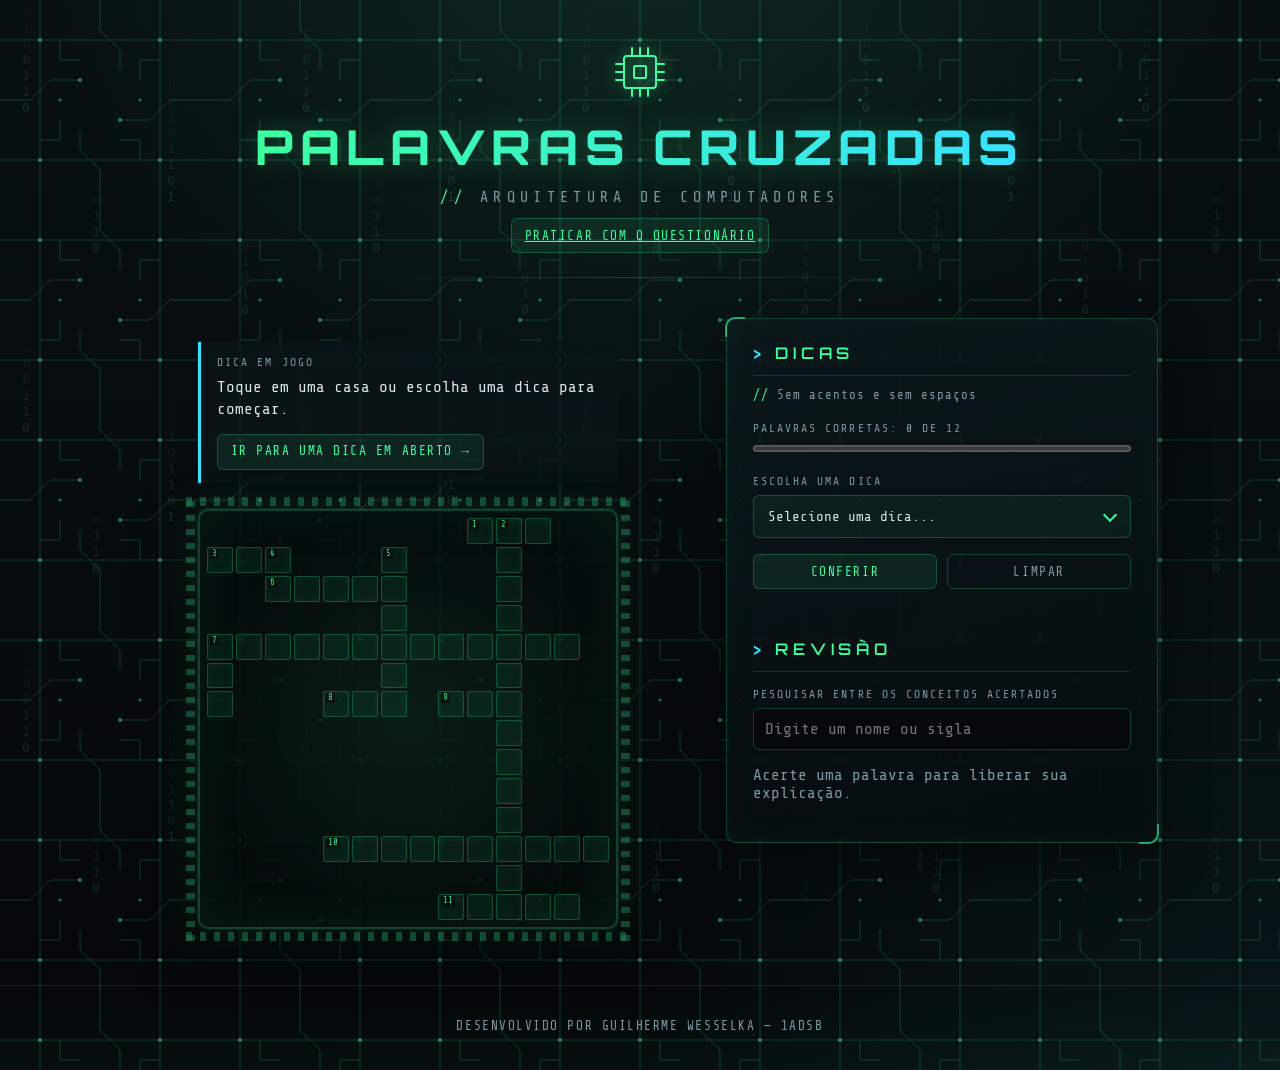
==== commit 076464a6: "style: adiciona estilização final ao site com efeitos visuais ao fundo" ====
--- a/index.html
+++ b/index.html
@@ -22,6 +22,11 @@
 
     <main class="conteudo">
         <section id="tabuleiro" class="tabuleiro" aria-label="Tabuleiro de palavras cruzadas">
+            <div class="guia-tabuleiro">
+                <span class="rotulo-dicas">Dica em jogo</span>
+                <p id="dica-em-jogo" aria-live="polite">Toque em uma casa ou escolha uma dica para começar.</p>
+                <button id="outra-dica" class="botao" type="button">Ir para uma dica em aberto →</button>
+            </div>
             <div id="grade" class="grade">
                 <div class="celula celula-vazia" data-linha="0" data-coluna="0" aria-hidden="true"></div>
                 <div class="celula celula-vazia" data-linha="0" data-coluna="1" aria-hidden="true"></div>
@@ -327,6 +332,19 @@
         let celulaAtual = null;
         let direcao = "H";
         let eraCelulaAtiva = false;
+        const outraDica = document.querySelector("#outra-dica");
+        const dicaEmJogo = document.querySelector("#dica-em-jogo");
+
+        outraDica.addEventListener("click", () => {
+            const atual = palavras.indexOf(palavraAtual);
+            for (let passo = 1; passo <= palavras.length; passo++) {
+                const proxima = palavras[(atual + passo) % palavras.length];
+                if (!palavrasCorretas.has(proxima)) {
+                    selecionarPalavra(proxima);
+                    break;
+                }
+            }
+        });
 
         // ===== Funções auxiliares =====
 
@@ -420,6 +438,8 @@
             }
 
             seletor.value = palavra.direcao + palavra.numero;
+            const textoDica = (direcao === "H" ? "Horizontal · " : "Vertical · ") + seletor.selectedOptions[0].textContent;
+            if (dicaEmJogo.textContent !== textoDica) dicaEmJogo.textContent = textoDica;
             if (celula) {
                 marcarCelula(celula);
                 celula.querySelector("input").focus();
@@ -497,6 +517,7 @@
             const mudou = novas.length > 0 || corretas.length !== palavrasCorretas.size;
             palavrasCorretas = new Set(corretas);
             progresso.value = corretas.length;
+            outraDica.disabled = corretas.length === palavras.length;
             contagem.textContent = corretas.length + " de " + palavras.length;
             if (mudou) atualizarRevisao();
             if (novas.length) mostrarLicao(novas);
--- a/style.css
+++ b/style.css
@@ -37,6 +37,7 @@
 }
 
 body {
+    isolation: isolate;
     margin: 0;
     min-height: 100vh;
     display: flex;
@@ -53,6 +54,24 @@
     background-size: auto, auto, 200px 200px, auto;
 }
 
+/* Camada decorativa compartilhada pelas duas páginas. */
+@media (prefers-reduced-motion: no-preference) {
+    body::before {
+        content: "";
+        position: fixed;
+        inset: -320px 0 0;
+        z-index: -1;
+        pointer-events: none;
+        opacity: 0.13;
+        background: url("assets/chuva-binaria.svg") repeat;
+        animation: chuva-binaria 12s linear infinite;
+    }
+}
+
+@keyframes chuva-binaria {
+    to { transform: translateY(320px); }
+}
+
 .cabecalho {
     display: flex;
     flex-direction: column;
@@ -126,10 +145,23 @@
     flex: 1 1 420px;
     min-width: 0;
     display: flex;
+    flex-direction: column;
+    gap: 1.6rem;
     justify-content: center;
-    align-items: flex-start;
+    align-items: center;
     padding: 1.5rem 1.25rem;
 }
+
+.guia-tabuleiro {
+    width: min(100%, 420px);
+    padding: 0.85rem 1rem;
+    text-align: left;
+    border-left: 3px solid var(--ciano);
+    background: var(--painel);
+}
+.guia-tabuleiro p { margin: 0.4rem 0 0.8rem; line-height: 1.4; }
+.guia-tabuleiro button:disabled { opacity: 0.45; cursor: default; }
+#quiz-pendente { width: 100%; margin-top: 1rem; }
 
 .grade {
     position: relative;
@@ -498,26 +530,50 @@
 }
 
 .questionario {
-    width: min(100% - 2rem, 48rem);
+    width: min(100% - 2rem, 64rem);
     margin: 0 auto 3rem;
     text-align: left;
     line-height: 1.5;
 }
 
+.quiz-etiqueta { display: block; font: 0.8rem/1.5 var(--fonte-mono); letter-spacing: 0.14em; text-transform: uppercase; color: var(--neon); }
+
+.questionario { display: grid; grid-template-columns: 15rem minmax(0, 1fr); align-items: start; gap: 1.5rem; }
 .questionario fieldset, #placar {
     min-width: 0;
-    margin: 1.4rem 0;
-    padding: 1rem;
+    margin: 0 0 1.4rem;
+    padding: clamp(1rem, 2vw, 1.5rem);
     background: var(--painel);
     border: 1px solid var(--borda);
-    border-radius: 8px;
-}
-
-.questionario legend { color: var(--ciano); }
-.questionario label { display: flex; align-items: baseline; gap: 0.6rem; padding: 0.35rem; cursor: pointer; }
+    border-radius: 12px;
+}
+.quiz-mapa { position: sticky; top: 1rem; margin-bottom: 1.4rem; }
+#quiz-contagem { margin: 0.5rem 0; }
+#quiz-progresso { width: 100%; height: 0.65rem; accent-color: var(--neon); }
+#quiz-atalhos { display: grid; grid-template-columns: repeat(5, 1fr); gap: 0.35rem; margin-top: 1rem; }
+#quiz-atalhos a { text-align: center; text-decoration: none; color: var(--texto); border: 1px solid var(--borda); border-radius: 4px; padding: 0.25rem 0; }
+#quiz-atalhos .respondida { background: var(--neon); color: var(--fundo); font-weight: bold; }
+
+.questionario fieldset { scroll-margin-top: 1rem; }
+.questionario legend { max-width: 100%; padding: 0.55rem 0.8rem; background: var(--fundo); border-radius: 6px; font: 1.15rem/1.45 var(--fonte-mono); }
+.questionario legend span { margin-bottom: 0.25rem; }
+.questionario fieldset label { display: flex; align-items: baseline; gap: 0.7rem; margin-top: 0.4rem; padding: 0.65rem; cursor: pointer; background: var(--fundo); border: 1px solid var(--borda); border-radius: 6px; }
+.questionario fieldset:not(:disabled) label:hover { border-color: var(--ciano); }
+.questionario label:has(:checked) { border-color: var(--ciano); background: #15343c; }
+.questionario label:focus-within, #quiz-atalhos a:focus-visible { outline: 2px solid var(--ciano); outline-offset: 2px; }
 .questionario input { accent-color: var(--neon); }
+#placar h2 { margin-top: 0; }
+#pontuacao { color: var(--neon); font-size: 1.2rem; }
+.questionario .botao { padding: 0.85rem 1.25rem; }
+.quiz-acerto, .quiz-erro { border-left: 3px solid; padding-left: 0.85rem; margin-bottom: 0; }
 .quiz-acerto { color: var(--neon); }
 .quiz-erro { color: #ffa1a1; }
+
+@media (max-width: 740px) {
+    .questionario { grid-template-columns: minmax(0, 1fr); gap: 0; }
+    .quiz-mapa { position: static; }
+    #quiz-atalhos { grid-template-columns: repeat(auto-fit, minmax(2rem, 1fr)); }
+}
 
 @keyframes pulsar {
     50% {
@@ -525,6 +581,27 @@
     }
 }
 
+@keyframes revelar {
+    from { opacity: 0; transform: translateY(0.45rem); }
+    to { opacity: 1; transform: translateY(0); }
+}
+@keyframes confirmar-letra {
+    50% { transform: scale(1.09); box-shadow: 0 0 0.65rem var(--neon-fraco); }
+}
+
+@media (prefers-reduced-motion: no-preference) {
+    .guia-tabuleiro, #licao[open], #placar:not([hidden]), .revisao details[open] p {
+        animation: revelar 220ms ease-out;
+    }
+    .celula.certa { animation: confirmar-letra 240ms ease-out; }
+    .questionario fieldset label, #quiz-atalhos a { transition: background-color 160ms, border-color 160ms, transform 160ms; }
+    .botao:not(:disabled):active { transform: translateY(1px); }
+    @media (hover: hover) {
+        .questionario fieldset:not(:disabled) label:hover { transform: translateX(2px); }
+        #quiz-atalhos a:hover { transform: translateY(-2px); border-color: var(--ciano); }
+    }
+}
+
 @media (max-width: 640px) {
     .cabecalho {
         padding-top: 1.75rem;
